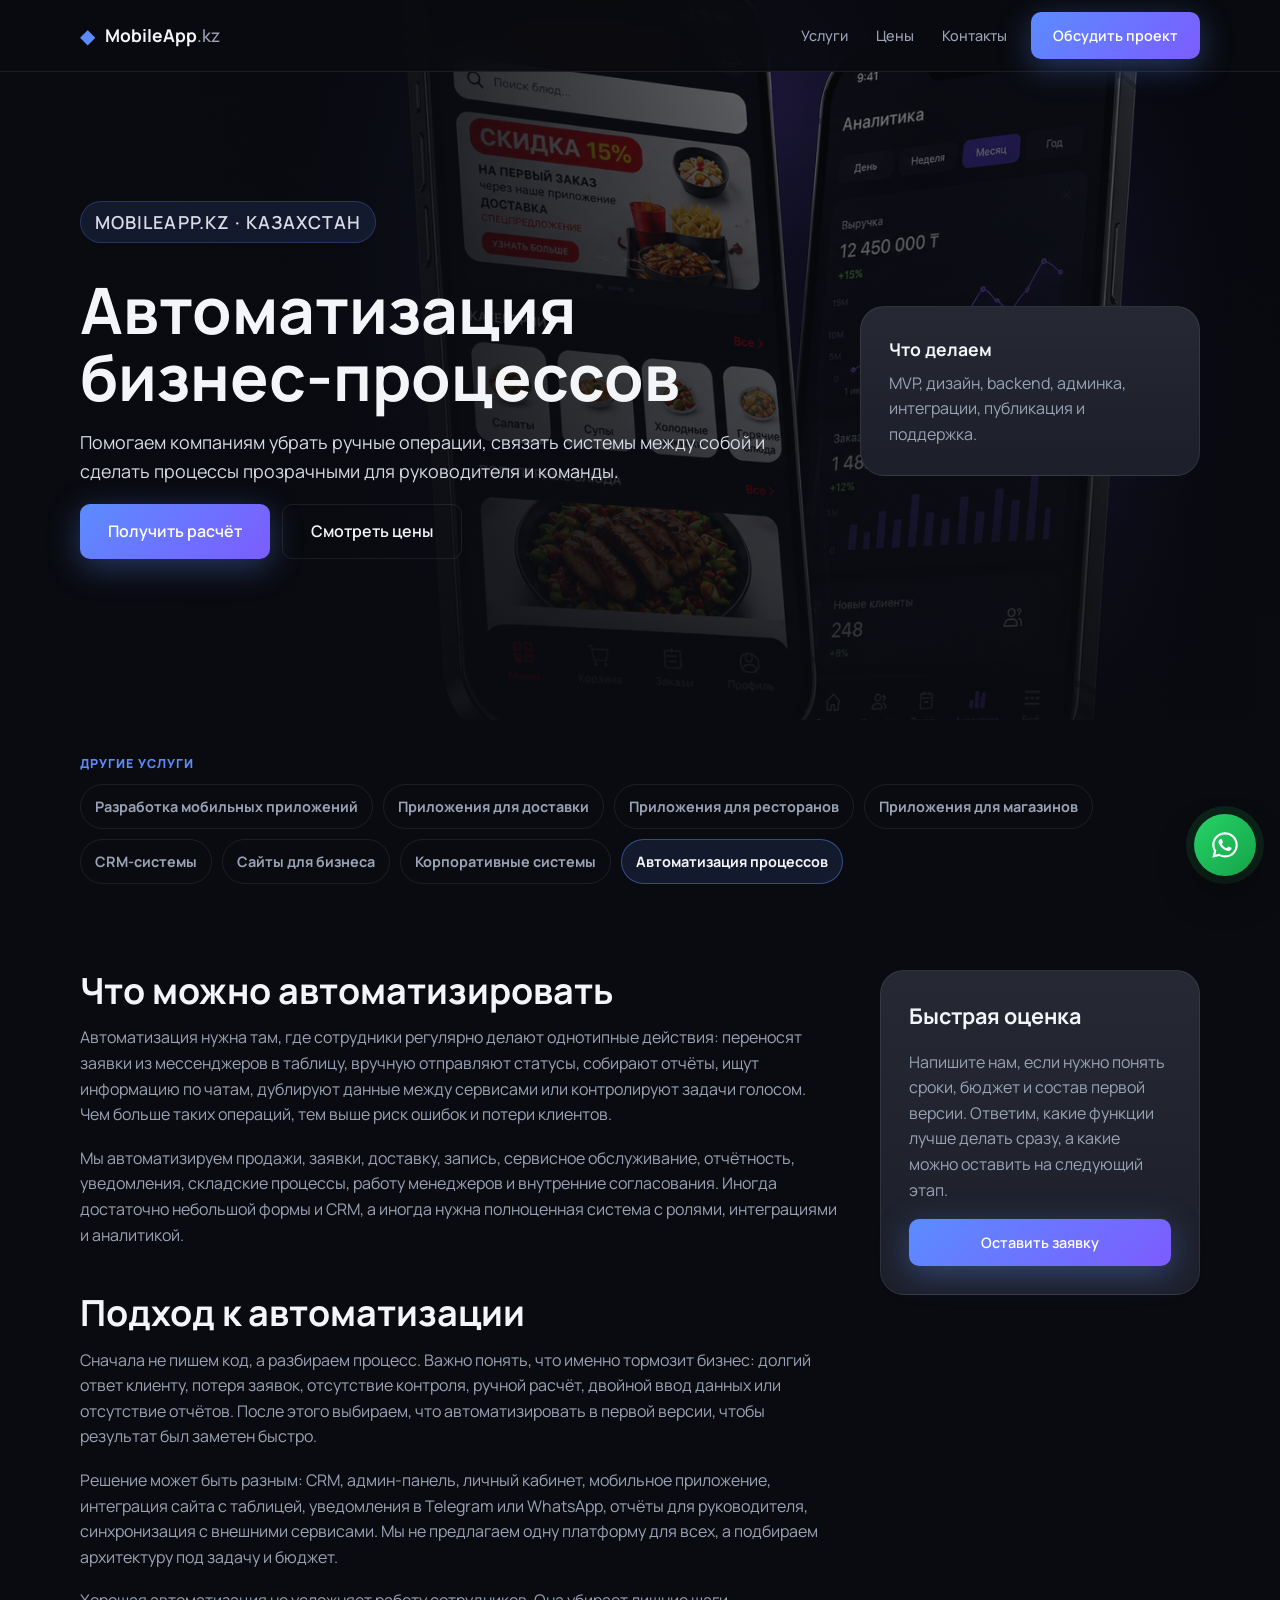
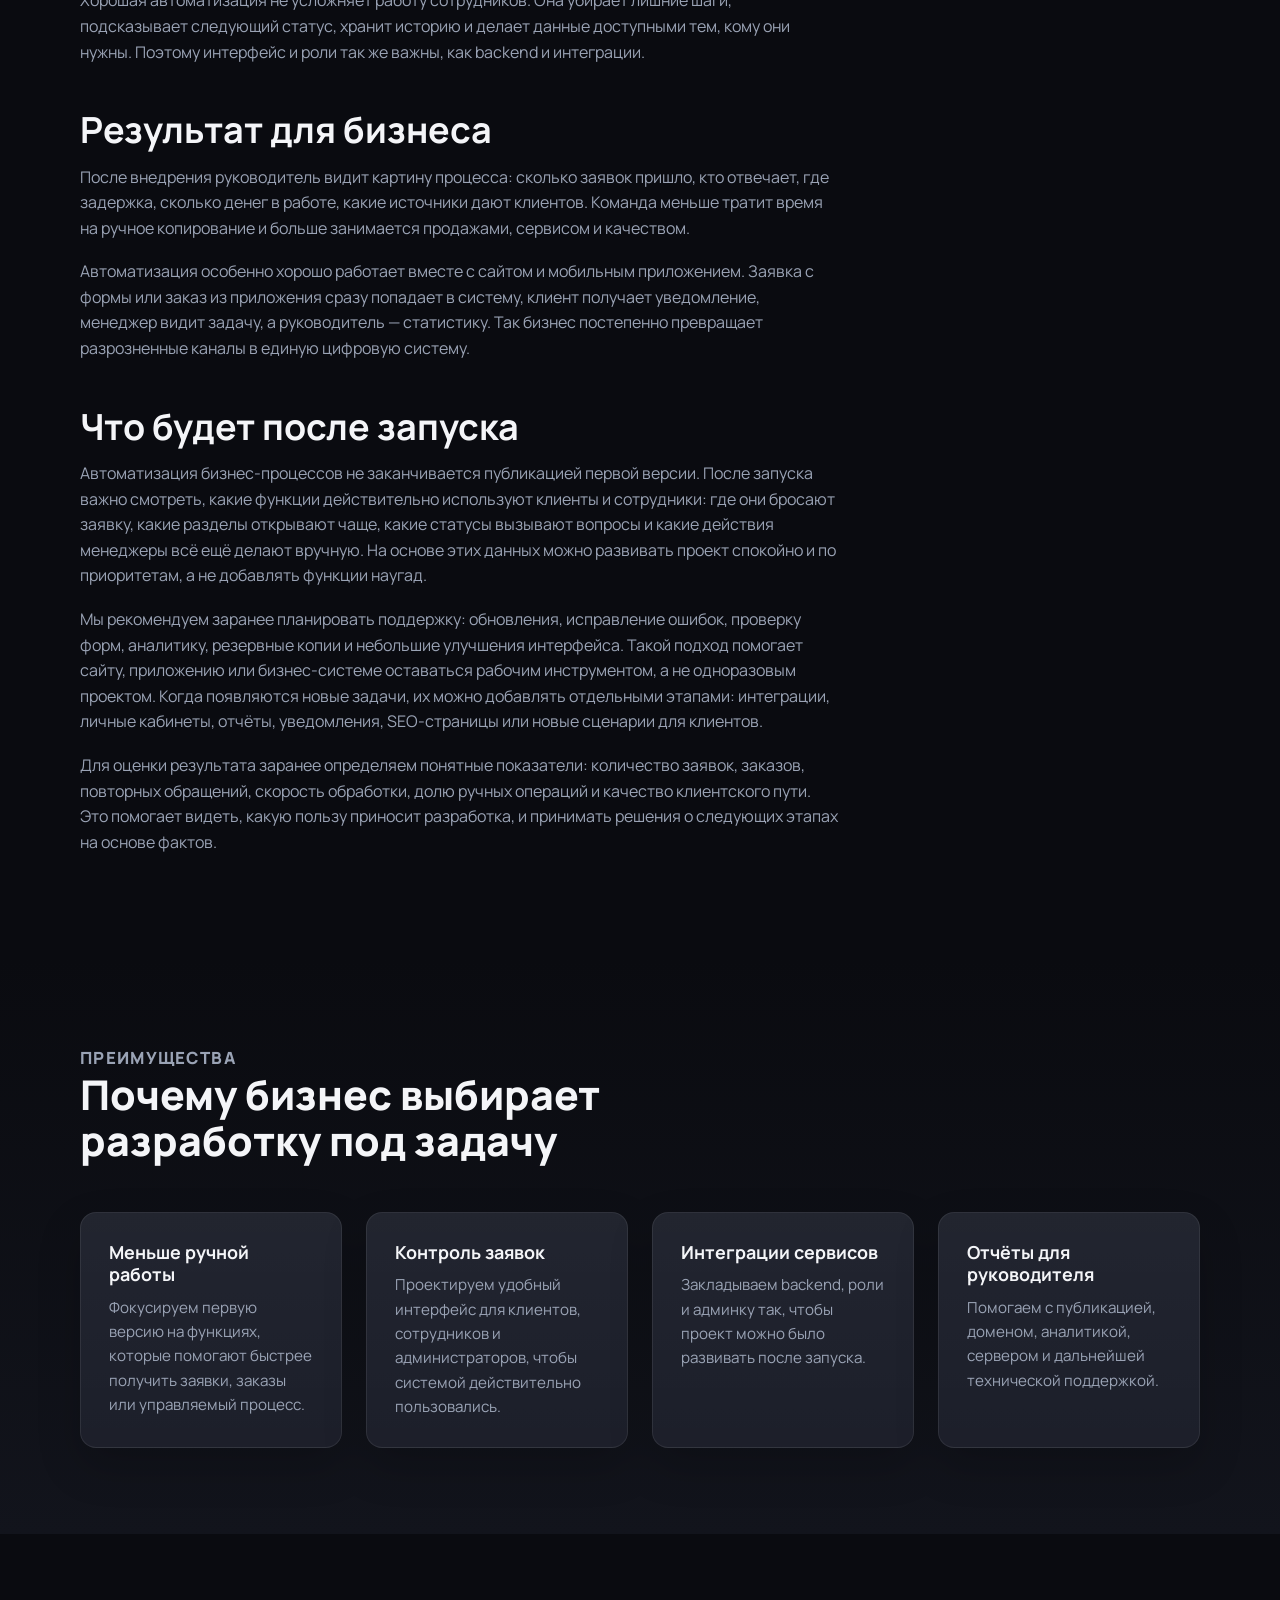
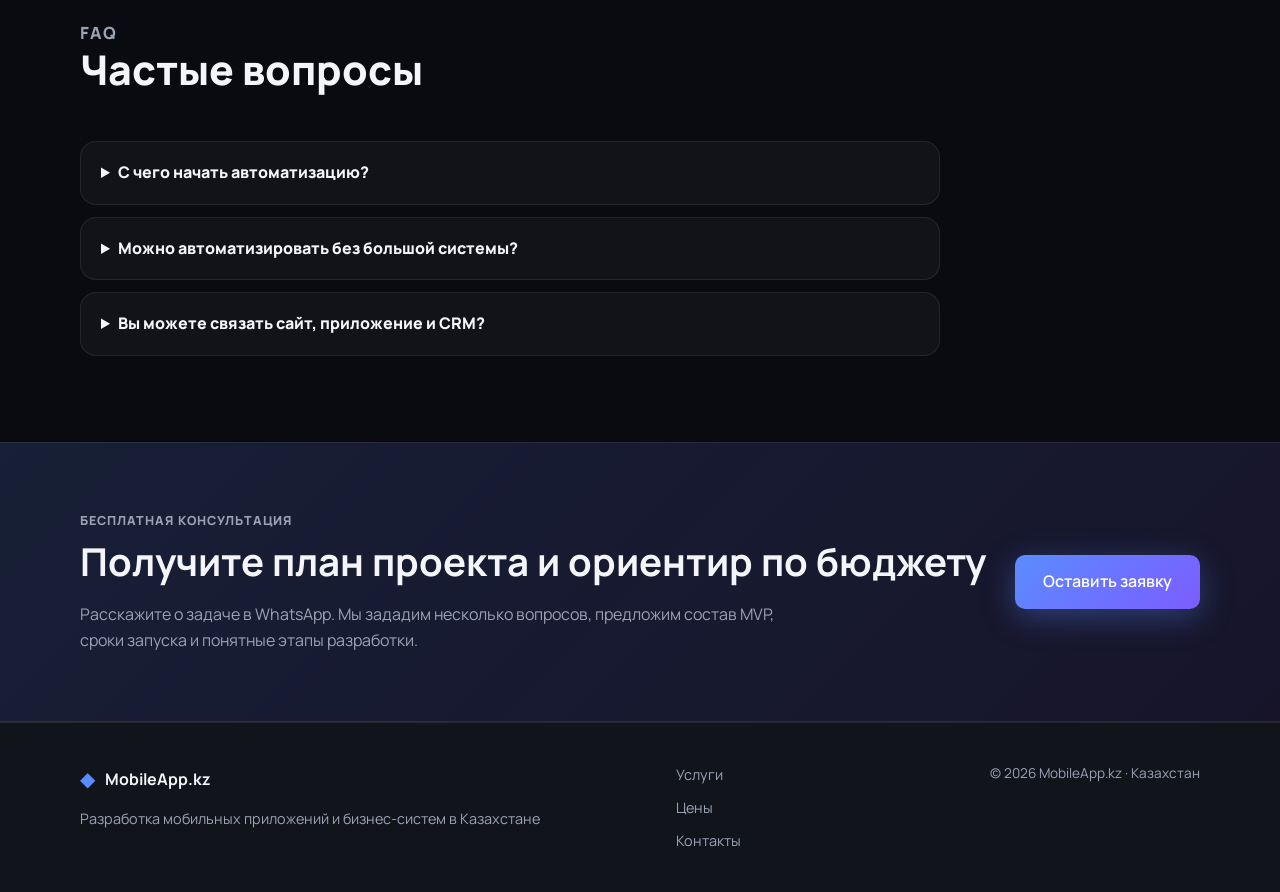
==== services/business-automation.html @ 9b0da543 "Add app hero backgrounds to service pages" ====
<!DOCTYPE html>
<html lang="ru">
<head>
  <!-- Google tag (gtag.js) -->
  <script async src="https://www.googletagmanager.com/gtag/js?id=AW-18126512497"></script>
  <script>
    window.dataLayer = window.dataLayer || [];
    function gtag(){dataLayer.push(arguments);}
    gtag('js', new Date());

    gtag('config', 'AW-18126512497');
  </script>
  <meta charset="UTF-8">
  <meta name="viewport" content="width=device-width, initial-scale=1.0">
  <title>Автоматизация бизнес-процессов | MobileApp.kz</title>
  <meta name="description" content="Автоматизация бизнеса: заявки, CRM, уведомления, отчёты, интеграции, внутренние системы и сокращение ручной работы.">
  <link rel="canonical" href="https://mobileapp.kz/services/business-automation.html">
  <meta property="og:type" content="website">
  <meta property="og:url" content="https://mobileapp.kz/services/business-automation.html">
  <meta property="og:title" content="Автоматизация бизнес-процессов | MobileApp.kz">
  <meta property="og:description" content="Автоматизация бизнеса: заявки, CRM, уведомления, отчёты, интеграции, внутренние системы и сокращение ручной работы.">
  <meta property="og:locale" content="ru_KZ">
  <meta name="twitter:card" content="summary_large_image">
  <link rel="preconnect" href="https://fonts.googleapis.com">
  <link rel="preconnect" href="https://fonts.gstatic.com" crossorigin>
  <link href="https://fonts.googleapis.com/css2?family=Manrope:wght@400;500;600;700;800&display=swap" rel="stylesheet">
  <link rel="stylesheet" href="../styles.css?v=seo">
  <link rel="icon" href="../favicon.ico" sizes="any">
  <link rel="icon" type="image/png" sizes="32x32" href="../assets/favicon-32.png">
  <link rel="apple-touch-icon" href="../assets/favicon-512.png">
  <meta name="theme-color" content="#090b1a">
  <script type="application/ld+json">
{
  "@context": "https://schema.org",
  "@graph": [
    {
      "@type": "Organization",
      "@id": "https://mobileapp.kz/#organization",
      "name": "MobileApp.kz",
      "url": "https://mobileapp.kz",
      "email": "shartur1999@gmail.com",
      "telephone": "+77004320505"
    },
    {
      "@type": "LocalBusiness",
      "@id": "https://mobileapp.kz/#localbusiness",
      "name": "MobileApp.kz",
      "url": "https://mobileapp.kz",
      "areaServed": {
        "@type": "Country",
        "name": "Kazakhstan"
      },
      "address": {
        "@type": "PostalAddress",
        "addressCountry": "KZ"
      },
      "priceRange": "$$"
    },
    {
      "@type": "Service",
      "@id": "https://mobileapp.kz/services/business-automation.html#service",
      "name": "Автоматизация бизнес-процессов",
      "provider": {
        "@id": "https://mobileapp.kz/#organization"
      },
      "areaServed": {
        "@type": "Country",
        "name": "Kazakhstan"
      },
      "url": "https://mobileapp.kz/services/business-automation.html",
      "description": "Автоматизация бизнеса: заявки, CRM, уведомления, отчёты, интеграции, внутренние системы и сокращение ручной работы."
    },
    {
      "@type": "FAQPage",
      "@id": "https://mobileapp.kz/services/business-automation.html#faq",
      "mainEntity": [
        {
          "@type": "Question",
          "name": "С чего начать автоматизацию?",
          "acceptedAnswer": {
            "@type": "Answer",
            "text": "Лучше начать с процесса, где чаще всего теряются деньги или время: заявки, продажи, статусы, отчёты или повторные операции."
          }
        },
        {
          "@type": "Question",
          "name": "Можно автоматизировать без большой системы?",
          "acceptedAnswer": {
            "@type": "Answer",
            "text": "Да. Иногда достаточно небольшой CRM, админки или интеграции между формой, таблицей и уведомлениями."
          }
        },
        {
          "@type": "Question",
          "name": "Вы можете связать сайт, приложение и CRM?",
          "acceptedAnswer": {
            "@type": "Answer",
            "text": "Да. Это один из самых полезных сценариев: все заявки и заказы попадают в единый контур."
          }
        }
      ]
    }
  ]
}
  </script>
</head>
<body class="service-page">
  <header class="header" id="top">
    <div class="container header__inner">
      <a href="/" class="logo" aria-label="MobileApp.kz — на главную">
        <span class="logo__icon">◆</span>
        <span class="logo__text">MobileApp<span class="logo__dot">.kz</span></span>
      </a>
      <nav class="nav" id="nav" aria-label="Основное меню">
        <a href="/#services">Услуги</a>
        <a href="/#pricing">Цены</a>
        <a href="/#contact">Контакты</a>
      </nav>
      <a href="#contact" class="btn btn--primary header__cta">Обсудить проект</a>
      <button class="burger" id="burger" aria-label="Открыть меню" aria-expanded="false">
        <span></span><span></span><span></span>
      </button>
    </div>
  </header>

  <main>
    <section class="service-hero service-hero--app">
      <div class="container service-hero__grid">
        <div>
          <p class="badge">MobileApp.kz · Казахстан</p>
          <h1>Автоматизация бизнес-процессов</h1>
          <p>Помогаем компаниям убрать ручные операции, связать системы между собой и сделать процессы прозрачными для руководителя и команды.</p>
          <div class="hero__actions">
            <a href="#contact" class="btn btn--primary btn--lg">Получить расчёт</a>
            <a href="/#pricing" class="btn btn--ghost btn--lg">Смотреть цены</a>
          </div>
        </div>
        <aside class="service-hero__aside">
          <strong>Что делаем</strong>
          <span>MVP, дизайн, backend, админка, интеграции, публикация и поддержка.</span>
        </aside>
      </div>
    </section>

    <section class="section service-nav-section">
      <div class="container">
        <p class="section__eyebrow">Другие услуги</p>
        <div class="service-nav">
          <a class="service-nav__link" href="/services/mobile-app-development.html">Разработка мобильных приложений</a>
          <a class="service-nav__link" href="/services/delivery-app-development.html">Приложения для доставки</a>
          <a class="service-nav__link" href="/services/restaurant-app-development.html">Приложения для ресторанов</a>
          <a class="service-nav__link" href="/services/shop-app-development.html">Приложения для магазинов</a>
          <a class="service-nav__link" href="/services/crm-development.html">CRM-системы</a>
          <a class="service-nav__link" href="/services/business-website-development.html">Сайты для бизнеса</a>
          <a class="service-nav__link" href="/services/corporate-systems-development.html">Корпоративные системы</a>
          <a class="service-nav__link service-nav__link--active" href="/services/business-automation.html">Автоматизация процессов</a>
        </div>
      </div>
    </section>

    <section class="section service-content">
      <div class="container service-content__grid">
        <article class="service-article">
          <h2>Что можно автоматизировать</h2><p>Автоматизация нужна там, где сотрудники регулярно делают однотипные действия: переносят заявки из мессенджеров в таблицу, вручную отправляют статусы, собирают отчёты, ищут информацию по чатам, дублируют данные между сервисами или контролируют задачи голосом. Чем больше таких операций, тем выше риск ошибок и потери клиентов.</p><p>Мы автоматизируем продажи, заявки, доставку, запись, сервисное обслуживание, отчётность, уведомления, складские процессы, работу менеджеров и внутренние согласования. Иногда достаточно небольшой формы и CRM, а иногда нужна полноценная система с ролями, интеграциями и аналитикой.</p><h2>Подход к автоматизации</h2><p>Сначала не пишем код, а разбираем процесс. Важно понять, что именно тормозит бизнес: долгий ответ клиенту, потеря заявок, отсутствие контроля, ручной расчёт, двойной ввод данных или отсутствие отчётов. После этого выбираем, что автоматизировать в первой версии, чтобы результат был заметен быстро.</p><p>Решение может быть разным: CRM, админ-панель, личный кабинет, мобильное приложение, интеграция сайта с таблицей, уведомления в Telegram или WhatsApp, отчёты для руководителя, синхронизация с внешними сервисами. Мы не предлагаем одну платформу для всех, а подбираем архитектуру под задачу и бюджет.</p><p>Хорошая автоматизация не усложняет работу сотрудников. Она убирает лишние шаги, подсказывает следующий статус, хранит историю и делает данные доступными тем, кому они нужны. Поэтому интерфейс и роли так же важны, как backend и интеграции.</p><h2>Результат для бизнеса</h2><p>После внедрения руководитель видит картину процесса: сколько заявок пришло, кто отвечает, где задержка, сколько денег в работе, какие источники дают клиентов. Команда меньше тратит время на ручное копирование и больше занимается продажами, сервисом и качеством.</p><p>Автоматизация особенно хорошо работает вместе с сайтом и мобильным приложением. Заявка с формы или заказ из приложения сразу попадает в систему, клиент получает уведомление, менеджер видит задачу, а руководитель — статистику. Так бизнес постепенно превращает разрозненные каналы в единую цифровую систему.</p><h2>Что будет после запуска</h2><p>Автоматизация бизнес-процессов не заканчивается публикацией первой версии. После запуска важно смотреть, какие функции действительно используют клиенты и сотрудники: где они бросают заявку, какие разделы открывают чаще, какие статусы вызывают вопросы и какие действия менеджеры всё ещё делают вручную. На основе этих данных можно развивать проект спокойно и по приоритетам, а не добавлять функции наугад.</p><p>Мы рекомендуем заранее планировать поддержку: обновления, исправление ошибок, проверку форм, аналитику, резервные копии и небольшие улучшения интерфейса. Такой подход помогает сайту, приложению или бизнес-системе оставаться рабочим инструментом, а не одноразовым проектом. Когда появляются новые задачи, их можно добавлять отдельными этапами: интеграции, личные кабинеты, отчёты, уведомления, SEO-страницы или новые сценарии для клиентов.</p><p>Для оценки результата заранее определяем понятные показатели: количество заявок, заказов, повторных обращений, скорость обработки, долю ручных операций и качество клиентского пути. Это помогает видеть, какую пользу приносит разработка, и принимать решения о следующих этапах на основе фактов.</p>
        </article>
        <aside class="service-sidebar">
          <h2>Быстрая оценка</h2>
          <p>Напишите нам, если нужно понять сроки, бюджет и состав первой версии. Ответим, какие функции лучше делать сразу, а какие можно оставить на следующий этап.</p>
          <a class="btn btn--primary btn--full" href="#contact">Оставить заявку</a>
        </aside>
      </div>
    </section>

    <section class="section section--alt">
      <div class="container">
        <div class="section__head">
          <p class="section__eyebrow">Преимущества</p>
          <h2>Почему бизнес выбирает разработку под задачу</h2>
        </div>
        <div class="cards cards--4">
          <article class="card"><h3>Меньше ручной работы</h3><p>Фокусируем первую версию на функциях, которые помогают быстрее получить заявки, заказы или управляемый процесс.</p></article>
          <article class="card"><h3>Контроль заявок</h3><p>Проектируем удобный интерфейс для клиентов, сотрудников и администраторов, чтобы системой действительно пользовались.</p></article>
          <article class="card"><h3>Интеграции сервисов</h3><p>Закладываем backend, роли и админку так, чтобы проект можно было развивать после запуска.</p></article>
          <article class="card"><h3>Отчёты для руководителя</h3><p>Помогаем с публикацией, доменом, аналитикой, сервером и дальнейшей технической поддержкой.</p></article>
        </div>
      </div>
    </section>

    <section class="section">
      <div class="container">
        <div class="section__head">
          <p class="section__eyebrow">FAQ</p>
          <h2>Частые вопросы</h2>
        </div>
        <div class="faq-list">
          <details class="faq-item"><summary>С чего начать автоматизацию?</summary><p>Лучше начать с процесса, где чаще всего теряются деньги или время: заявки, продажи, статусы, отчёты или повторные операции.</p></details>
          <details class="faq-item"><summary>Можно автоматизировать без большой системы?</summary><p>Да. Иногда достаточно небольшой CRM, админки или интеграции между формой, таблицей и уведомлениями.</p></details>
          <details class="faq-item"><summary>Вы можете связать сайт, приложение и CRM?</summary><p>Да. Это один из самых полезных сценариев: все заявки и заказы попадают в единый контур.</p></details>
        </div>
      </div>
    </section>


    <section class="service-cta" id="contact">
      <div class="container service-cta__inner">
        <div>
          <p class="section__eyebrow">Бесплатная консультация</p>
          <h2>Получите план проекта и ориентир по бюджету</h2>
          <p>Расскажите о задаче в WhatsApp. Мы зададим несколько вопросов, предложим состав MVP, сроки запуска и понятные этапы разработки.</p>
        </div>
        <a class="btn btn--primary btn--lg" href="https://wa.me/77004320505?text=%D0%97%D0%B4%D1%80%D0%B0%D0%B2%D1%81%D1%82%D0%B2%D1%83%D0%B9%D1%82%D0%B5!%20%D0%A5%D0%BE%D1%87%D1%83%20%D0%BE%D0%B1%D1%81%D1%83%D0%B4%D0%B8%D1%82%D1%8C%20%D0%BF%D1%80%D0%BE%D0%B5%D0%BA%D1%82%20%D0%B4%D0%BB%D1%8F%20mobileapp.kz" target="_blank" rel="noopener noreferrer">Оставить заявку</a>
      </div>
    </section>

  </main>

  <footer class="footer">
    <div class="container footer__inner">
      <div class="footer__brand">
        <a href="/" class="logo logo--footer">
          <span class="logo__icon">◆</span>
          <span class="logo__text">MobileApp.kz</span>
        </a>
        <p>Разработка мобильных приложений и бизнес-систем в Казахстане</p>
      </div>
      <nav class="footer__nav" aria-label="Подвал">
        <a href="/#services">Услуги</a>
        <a href="/#pricing">Цены</a>
        <a href="/#contact">Контакты</a>
      </nav>
      <p class="footer__copy">© <span id="year"></span> MobileApp.kz · Казахстан</p>
    </div>
  </footer>

  <a class="whatsapp-float" href="https://wa.me/77004320505" target="_blank" rel="noopener noreferrer" aria-label="Написать в WhatsApp">
    <svg viewBox="0 0 32 32" aria-hidden="true" focusable="false">
      <path d="M16.04 4C9.4 4 4 9.31 4 15.85c0 2.09.56 4.13 1.63 5.92L4 28l6.4-1.62a12.2 12.2 0 0 0 5.64 1.38C22.69 27.76 28 22.45 28 15.9 28 9.35 22.69 4 16.04 4Zm0 21.76c-1.78 0-3.53-.48-5.04-1.38l-.36-.22-3.8.96.98-3.63-.24-.38A9.85 9.85 0 0 1 6 15.85C6 10.42 10.5 6 16.04 6 21.56 6 26 10.43 26 15.9c0 5.44-4.44 9.86-9.96 9.86Zm5.5-7.36c-.3-.15-1.78-.87-2.05-.96-.28-.1-.48-.15-.68.15-.2.3-.78.96-.96 1.16-.18.2-.35.22-.65.08-.3-.15-1.27-.46-2.42-1.48-.9-.79-1.5-1.76-1.68-2.06-.18-.3-.02-.46.13-.61.14-.14.3-.35.45-.52.15-.18.2-.3.3-.5.1-.2.05-.37-.02-.52-.08-.15-.68-1.61-.93-2.21-.24-.58-.49-.5-.68-.51h-.58c-.2 0-.52.07-.8.37-.28.3-1.05 1.01-1.05 2.46s1.08 2.86 1.23 3.06c.15.2 2.12 3.18 5.14 4.46.72.31 1.28.5 1.72.64.72.23 1.38.2 1.9.12.58-.09 1.78-.72 2.03-1.42.25-.7.25-1.3.18-1.42-.08-.13-.28-.2-.58-.35Z"/>
    </svg>
  </a>
  <script src="../script.js?v=5"></script>
</body>
</html>
---- styles.css ----
:root {
  --bg: #0a0b10;
  --bg-alt: #12141c;
  --bg-card: #181b26;
  --text: #f4f5f8;
  --text-muted: #9aa3b5;
  --accent: #5b8cff;
  --accent-2: #7c5cff;
  --accent-glow: rgba(91, 140, 255, 0.35);
  --border: rgba(255, 255, 255, 0.08);
  --radius: 16px;
  --radius-lg: 24px;
  --font: "Manrope", system-ui, sans-serif;
  --header-h: 72px;
  --container: min(1120px, 100% - 40px);
}

*,
*::before,
*::after {
  box-sizing: border-box;
}

html {
  scroll-behavior: smooth;
}

body {
  margin: 0;
  font-family: var(--font);
  font-size: 16px;
  line-height: 1.6;
  color: var(--text);
  background: var(--bg);
  -webkit-font-smoothing: antialiased;
}

img {
  max-width: 100%;
  display: block;
}

a {
  color: inherit;
  text-decoration: none;
}

ul {
  margin: 0;
  padding: 0;
  list-style: none;
}

.container {
  width: var(--container);
  margin-inline: auto;
}

.gradient-text {
  background: linear-gradient(135deg, #7eb0ff 0%, #a78bff 50%, #5b8cff 100%);
  -webkit-background-clip: text;
  background-clip: text;
  color: transparent;
}

/* Header */
.header {
  position: fixed;
  top: 0;
  left: 0;
  right: 0;
  z-index: 100;
  height: var(--header-h);
  background: rgba(10, 11, 16, 0.85);
  backdrop-filter: blur(18px);
  border-bottom: 1px solid var(--border);
}

.header__inner {
  height: 100%;
  display: flex;
  align-items: center;
  gap: 24px;
}

.logo {
  display: flex;
  align-items: center;
  gap: 10px;
  font-weight: 700;
  font-size: 1.1rem;
  flex-shrink: 0;
}

.logo__icon {
  color: var(--accent);
  font-size: 1.25rem;
}

.logo__dot {
  color: var(--text-muted);
  font-weight: 500;
}

.nav {
  display: flex;
  gap: 28px;
  margin-left: auto;
}

.nav a {
  font-size: 0.9rem;
  font-weight: 500;
  color: var(--text-muted);
  transition: color 0.2s;
}

.nav a:hover {
  color: var(--text);
}

.header__cta {
  flex-shrink: 0;
}

.burger {
  display: none;
  flex-direction: column;
  gap: 5px;
  background: none;
  border: none;
  padding: 8px;
  cursor: pointer;
}

.burger span {
  width: 22px;
  height: 2px;
  background: var(--text);
  border-radius: 2px;
}

/* Buttons */
.btn {
  display: inline-flex;
  align-items: center;
  justify-content: center;
  padding: 12px 22px;
  font-family: inherit;
  font-size: 0.9rem;
  font-weight: 600;
  border-radius: 10px;
  border: none;
  cursor: pointer;
  transition: transform 0.15s, box-shadow 0.2s, background 0.2s, border-color 0.2s;
}

.btn--primary {
  background: linear-gradient(135deg, var(--accent), var(--accent-2));
  color: #fff;
  box-shadow: 0 8px 32px var(--accent-glow);
}

.btn--primary:hover {
  transform: translateY(-1px);
  box-shadow: 0 12px 40px var(--accent-glow);
}

.btn--ghost {
  background: transparent;
  color: var(--text);
  border: 1px solid var(--border);
}

.btn--ghost:hover {
  border-color: rgba(255, 255, 255, 0.2);
  background: rgba(255, 255, 255, 0.04);
}

.btn--outline {
  background: transparent;
  color: var(--text);
  border: 1px solid var(--border);
  width: 100%;
}

.btn--outline:hover {
  border-color: var(--accent);
  color: var(--accent);
}

.btn--lg {
  padding: 14px 28px;
  font-size: 1rem;
}

.btn--full {
  width: 100%;
}

/* Hero */
.hero {
  padding: calc(var(--header-h) + 48px) 0 72px;
  background:
    radial-gradient(ellipse 80% 50% at 50% -20%, rgba(91, 140, 255, 0.18), transparent),
    var(--bg);
  position: relative;
  overflow: hidden;
}

.hero__grid {
  display: grid;
  grid-template-columns: minmax(0, 1fr) minmax(0, 1fr);
  gap: 36px;
  align-items: center;
}

.hero__title {
  font-size: clamp(2.25rem, 5vw, 4.75rem);
  font-weight: 800;
  line-height: 1.02;
  letter-spacing: 0;
  margin: 16px 0 20px;
  max-width: 760px;
}

.hero__subtitle {
  color: var(--text-muted);
  font-size: 1.15rem;
  max-width: 610px;
  margin-bottom: 32px;
}

.hero__actions {
  display: flex;
  flex-wrap: wrap;
  gap: 12px;
  margin-bottom: 40px;
}

.hero__stats {
  display: flex;
  flex-wrap: wrap;
  gap: 12px;
  margin-bottom: 18px;
}

.hero__stats li {
  display: flex;
  flex-direction: column;
  min-width: 150px;
  padding: 14px 16px;
  background: rgba(255, 255, 255, 0.055);
  border: 1px solid rgba(255, 255, 255, 0.09);
  border-radius: 12px;
}

.hero__stats span {
  color: var(--text-muted);
  font-size: 0.74rem;
  font-weight: 700;
  letter-spacing: 0.04em;
  text-transform: uppercase;
}

.hero__stats strong {
  font-size: 1rem;
  font-weight: 700;
  color: var(--text);
  line-height: 1.3;
}

.hero__trust {
  display: flex;
  flex-wrap: wrap;
  gap: 8px;
  color: #cfd7de;
  font-size: 0.86rem;
}

.hero__trust span {
  padding: 7px 10px;
  border-radius: 999px;
  background: rgba(91, 140, 255, 0.12);
  border: 1px solid rgba(91, 140, 255, 0.25);
}

.badge {
  display: inline-block;
  padding: 6px 14px;
  font-size: 0.75rem;
  font-weight: 600;
  text-transform: uppercase;
  letter-spacing: 0.06em;
  color: var(--accent);
  background: rgba(91, 140, 255, 0.12);
  border-radius: 100px;
  border: 1px solid rgba(91, 140, 255, 0.25);
}

.badge--light {
  color: #b8c9ff;
  background: rgba(255, 255, 255, 0.06);
  border-color: var(--border);
}

/* Hero slider */
.hero__visual {
  display: flex;
  align-items: center;
  justify-content: flex-end;
  align-self: stretch;
  overflow: visible;
  position: relative;
  min-height: 0;
}

.hero-slider {
  position: relative;
  width: 100%;
  max-width: 100%;
}

.hero-slider::before {
  content: "";
  position: absolute;
  inset: 5% 0;
  background: radial-gradient(ellipse at 60% 50%, rgba(91, 140, 255, 0.14), transparent 70%);
  pointer-events: none;
  z-index: 0;
}

.hero-slider__label {
  position: absolute;
  top: 12px;
  left: 12px;
  z-index: 3;
  padding: 6px 12px;
  border-radius: 999px;
  color: var(--text);
  background: rgba(24, 27, 38, 0.85);
  border: 1px solid var(--border);
  font-size: 0.75rem;
  font-weight: 600;
  backdrop-filter: blur(8px);
}

.hero-slider__viewport {
  overflow: hidden;
  width: 100%;
  border-radius: 18px;
}

.hero-slider__track {
  display: flex;
  width: 100%;
  transition: transform 0.55s cubic-bezier(0.4, 0, 0.2, 1);
  will-change: transform;
}

.hero-slide {
  flex: 0 0 100%;
  min-width: 100%;
  display: flex;
  align-items: center;
  justify-content: flex-end;
  margin: 0;
}

.hero__image {
  position: relative;
  z-index: 1;
  display: block;
  width: 100%;
  max-width: 100%;
  height: auto;
  max-height: min(560px, calc(100vh - var(--header-h) - 96px));
  object-fit: contain;
  object-position: center right;
  filter: drop-shadow(0 16px 40px rgba(0, 0, 0, 0.35));
  user-select: none;
  pointer-events: none;
}

.hero-slider__dots {
  display: flex;
  justify-content: center;
  gap: 10px;
  margin-top: 16px;
  position: relative;
  z-index: 2;
}

.hero-slider__dot {
  width: 10px;
  height: 10px;
  padding: 0;
  border: none;
  border-radius: 50%;
  background: rgba(255, 255, 255, 0.25);
  cursor: pointer;
  transition: transform 0.2s, background 0.2s;
}

.hero-slider__dot--active {
  background: var(--accent);
  transform: scale(1.25);
}

.hero-slider__dot:hover {
  background: rgba(91, 140, 255, 0.7);
}

/* Offers bar */
.offers {
  padding: 0 0 40px;
  margin-top: -34px;
  position: relative;
  z-index: 4;
}

.offers-bar {
  display: flex;
  align-items: center;
  gap: 0;
  padding: 8px 8px 8px 32px;
  background: linear-gradient(135deg, rgba(24, 27, 38, 0.95), rgba(18, 20, 28, 0.98));
  border: 1px solid rgba(255, 255, 255, 0.1);
  border-radius: 20px;
  box-shadow:
    0 24px 64px rgba(0, 0, 0, 0.45),
    0 0 0 1px rgba(91, 140, 255, 0.08) inset;
  backdrop-filter: blur(16px);
}

.offers-bar__item {
  flex: 1;
  padding: 18px 28px;
  text-align: center;
  position: relative;
}

.offers-bar__item:not(:last-of-type)::after {
  content: "";
  position: absolute;
  right: 0;
  top: 50%;
  transform: translateY(-50%);
  width: 1px;
  height: 48px;
  background: linear-gradient(180deg, transparent, rgba(255, 255, 255, 0.12), transparent);
}

.offers-bar__item span {
  display: block;
  margin-bottom: 4px;
  color: var(--text-muted);
  font-size: 0.72rem;
  font-weight: 700;
  letter-spacing: 0.06em;
  text-transform: uppercase;
}

.offers-bar__line {
  margin: 0;
  font-size: clamp(1rem, 2vw, 1.2rem);
  font-weight: 700;
  color: var(--text);
  letter-spacing: -0.01em;
  white-space: nowrap;
}

.offers-bar__btn {
  flex-shrink: 0;
  padding: 18px 28px;
  border-radius: 12px;
  white-space: nowrap;
}

/* Logos row */
.logos {
  padding: 32px 0 48px;
  border-bottom: 1px solid var(--border);
}

.logos__title {
  text-align: center;
  font-size: 0.8rem;
  color: var(--text-muted);
  text-transform: uppercase;
  letter-spacing: 0.08em;
  margin-bottom: 20px;
}

.logos__row {
  display: flex;
  flex-wrap: wrap;
  justify-content: center;
  gap: 12px;
}

.logo-pill {
  padding: 10px 20px;
  background: var(--bg-card);
  border: 1px solid var(--border);
  border-radius: 100px;
  font-size: 0.9rem;
  font-weight: 600;
}

.logo-pill--muted {
  color: var(--text-muted);
  border-style: dashed;
}

/* Sections */
.section {
  padding: 86px 0;
}

.section--dark {
  background: var(--bg-alt);
}

.section--alt {
  background: linear-gradient(180deg, var(--bg) 0%, var(--bg-alt) 100%);
}

.section__head {
  max-width: 760px;
  margin-bottom: 48px;
}

.section__eyebrow {
  margin: 0 0 10px;
  color: var(--accent);
  font-size: 0.78rem;
  font-weight: 800;
  letter-spacing: 0.08em;
  text-transform: uppercase;
}

.section__head h2 {
  font-size: clamp(1.8rem, 3.2vw, 2.65rem);
  font-weight: 800;
  letter-spacing: 0;
  margin: 0 0 12px;
  line-height: 1.12;
}

.section__head p {
  color: var(--text-muted);
  margin: 0;
  font-size: 1.05rem;
}

.section__head--light h2 {
  color: var(--text);
}

.section__actions {
  display: flex;
  flex-wrap: wrap;
  gap: 12px;
  margin-top: 24px;
}

/* Cards */
.cards {
  display: grid;
  gap: 24px;
}

.cards--3 {
  grid-template-columns: repeat(3, 1fr);
}

.cards--4 {
  grid-template-columns: repeat(4, 1fr);
}

.card {
  padding: 28px;
  background:
    linear-gradient(180deg, rgba(255, 255, 255, 0.045), rgba(255, 255, 255, 0.018)),
    var(--bg-card);
  border-radius: var(--radius);
  border: 1px solid var(--border);
  box-shadow: 0 18px 44px rgba(0, 0, 0, 0.18);
}

.card--border {
  background: rgba(255, 255, 255, 0.035);
}

.card__icon {
  font-size: 2rem;
  margin-bottom: 16px;
}

.card h3 {
  font-size: 1.12rem;
  margin: 0 0 10px;
  line-height: 1.25;
}

.card p {
  margin: 0;
  color: var(--text-muted);
  font-size: 0.95rem;
}

.card__link {
  display: inline-flex;
  margin-top: 16px;
  color: var(--accent);
  font-weight: 700;
  font-size: 0.9rem;
}

.seo-text {
  max-width: 880px;
}

.seo-text p {
  color: var(--text-muted);
  margin: 0 0 18px;
}

.solution-list {
  display: grid;
  grid-template-columns: repeat(2, 1fr);
  gap: 18px;
}

.solution-item {
  padding: 24px;
  background: rgba(255, 255, 255, 0.035);
  border: 1px solid var(--border);
  border-radius: var(--radius);
}

.solution-item h3 {
  margin: 0 0 8px;
}

.solution-item p {
  margin: 0;
  color: var(--text-muted);
}

.service-hero {
  padding: calc(var(--header-h) + 54px) 0 64px;
  background:
    radial-gradient(ellipse 80% 50% at 50% -20%, rgba(91, 140, 255, 0.2), transparent),
    var(--bg);
  position: relative;
  overflow: hidden;
}

.service-hero--crm {
  min-height: 720px;
  display: flex;
  align-items: center;
  background:
    linear-gradient(90deg, rgba(10, 11, 16, 0.96) 0%, rgba(10, 11, 16, 0.78) 36%, rgba(10, 11, 16, 0.28) 68%, rgba(10, 11, 16, 0.64) 100%),
    linear-gradient(180deg, rgba(10, 11, 16, 0.34), rgba(10, 11, 16, 0.78)),
    url("assets/crm-hero.png") center / cover no-repeat;
}

.service-hero--app {
  min-height: 720px;
  display: flex;
  align-items: center;
  background:
    linear-gradient(90deg, rgba(10, 11, 16, 0.96) 0%, rgba(10, 11, 16, 0.78) 36%, rgba(10, 11, 16, 0.3) 68%, rgba(10, 11, 16, 0.68) 100%),
    linear-gradient(180deg, rgba(10, 11, 16, 0.3), rgba(10, 11, 16, 0.8)),
    url("assets/app-hero.png") center / cover no-repeat;
}

.service-hero__grid {
  display: grid;
  grid-template-columns: minmax(0, 1fr) 340px;
  gap: 36px;
  align-items: center;
}

.service-hero h1 {
  max-width: 800px;
  margin: 16px 0 18px;
  font-size: clamp(2.25rem, 5vw, 4.4rem);
  line-height: 1.04;
  letter-spacing: 0;
}

.service-hero p {
  max-width: 720px;
  color: var(--text-muted);
  font-size: 1.12rem;
}

.service-hero--crm .service-hero__grid {
  grid-template-columns: minmax(0, 720px);
}

.service-hero--crm p {
  color: #d7dbe5;
}

.service-hero--app p {
  color: #d7dbe5;
}

.service-hero__aside,
.service-sidebar {
  padding: 28px;
  border-radius: var(--radius-lg);
  background:
    linear-gradient(180deg, rgba(255, 255, 255, 0.06), rgba(255, 255, 255, 0.02)),
    var(--bg-card);
  border: 1px solid var(--border);
}

.service-hero__aside strong,
.service-hero__aside span {
  display: block;
}

.service-hero__aside strong {
  margin-bottom: 8px;
  font-size: 1.1rem;
}

.service-hero__aside span,
.service-sidebar p {
  color: var(--text-muted);
}

.service-hero__visual {
  padding: 0;
  overflow: hidden;
}

.service-hero__visual img {
  width: 100%;
  aspect-ratio: 3 / 2;
  object-fit: cover;
}

.service-hero__visual div {
  padding: 20px 24px 24px;
}

.service-nav-section {
  padding: 34px 0;
}

.service-nav {
  display: flex;
  flex-wrap: wrap;
  gap: 10px;
}

.service-nav__link {
  padding: 10px 14px;
  border-radius: 999px;
  border: 1px solid var(--border);
  color: var(--text-muted);
  font-size: 0.9rem;
  font-weight: 700;
}

.service-nav__link:hover,
.service-nav__link--active {
  color: var(--text);
  border-color: rgba(91, 140, 255, 0.45);
  background: rgba(91, 140, 255, 0.12);
}

.service-content {
  padding-top: 52px;
}

.service-content__grid {
  display: grid;
  grid-template-columns: minmax(0, 1fr) 320px;
  gap: 42px;
  align-items: start;
}

.service-article {
  max-width: 820px;
}

.service-article h2 {
  margin: 0 0 14px;
  font-size: clamp(1.6rem, 3vw, 2.25rem);
  line-height: 1.15;
}

.service-article h2:not(:first-child) {
  margin-top: 44px;
}

.service-article p {
  margin: 0 0 18px;
  color: var(--text-muted);
}

.service-sidebar {
  position: sticky;
  top: calc(var(--header-h) + 22px);
}

.service-sidebar h2 {
  margin: 0 0 10px;
  font-size: 1.35rem;
}

.faq-list {
  display: grid;
  gap: 12px;
  max-width: 860px;
}

.faq-item {
  padding: 18px 20px;
  border-radius: var(--radius);
  background: rgba(255, 255, 255, 0.035);
  border: 1px solid var(--border);
}

.faq-item summary {
  cursor: pointer;
  font-weight: 800;
}

.faq-item p {
  margin: 12px 0 0;
  color: var(--text-muted);
}

.service-cta {
  padding: 68px 0;
  background: linear-gradient(135deg, rgba(91, 140, 255, 0.16), rgba(124, 92, 255, 0.11));
  border-block: 1px solid var(--border);
}

.service-cta__inner {
  display: flex;
  align-items: center;
  justify-content: space-between;
  gap: 28px;
}

.service-cta h2 {
  margin: 0 0 10px;
  font-size: clamp(1.7rem, 3vw, 2.4rem);
}

.service-cta p {
  max-width: 720px;
  margin: 0;
  color: var(--text-muted);
}

/* Cases */
.cases {
  display: flex;
  flex-direction: column;
  gap: 64px;
}

.case {
  display: grid;
  grid-template-columns: 1fr 1fr;
  gap: 48px;
  align-items: center;
}

.case--reverse .case__visual {
  order: 2;
}

.case--reverse .case__body {
  order: 1;
}

.case__visual {
  aspect-ratio: 4/3;
  border-radius: var(--radius-lg);
  position: relative;
  overflow: hidden;
}

.case__visual--tongal {
  background: linear-gradient(135deg, #2d1810 0%, #8b4513 40%, #1a1008 100%);
}

.case__visual--fruit {
  background: linear-gradient(135deg, #0f2d18 0%, #3d8b4a 40%, #081510 100%);
}

.case__visual--cleaning {
  background: linear-gradient(135deg, #102535 0%, #4a7c9b 40%, #0a1520 100%);
}

.case__tag {
  position: absolute;
  top: 20px;
  left: 20px;
  padding: 6px 14px;
  background: rgba(0, 0, 0, 0.4);
  backdrop-filter: blur(8px);
  border-radius: 100px;
  font-size: 0.8rem;
  font-weight: 600;
}

.case__body h3 {
  font-size: 1.75rem;
  margin: 0 0 12px;
}

.case__body > p {
  color: var(--text-muted);
  margin-bottom: 20px;
}

.case__features li {
  position: relative;
  padding-left: 22px;
  margin-bottom: 8px;
  color: var(--text-muted);
}

.case__features li::before {
  content: "✓";
  position: absolute;
  left: 0;
  color: var(--accent);
  font-weight: 700;
}

/* Own clients pitch */
.pitch {
  display: grid;
  gap: 40px;
  margin-bottom: 40px;
}

.pitch__main {
  max-width: 720px;
}

.pitch__lead {
  color: var(--text-muted);
  font-size: 1.1rem;
  line-height: 1.65;
  margin: 0 0 28px;
}

.pitch__compare {
  display: grid;
  grid-template-columns: 1fr 1fr;
  gap: 20px;
}

.pitch__col {
  padding: 24px;
  border-radius: var(--radius);
  border: 1px solid var(--border);
}

.pitch__col h3 {
  margin: 0 0 16px;
  font-size: 1.1rem;
}

.pitch__col ul {
  margin: 0;
  padding: 0;
  list-style: none;
}

.pitch__col li {
  position: relative;
  padding-left: 22px;
  margin-bottom: 10px;
  color: var(--text-muted);
  font-size: 0.95rem;
}

.pitch__col li::before {
  position: absolute;
  left: 0;
  font-weight: 700;
}

.pitch__col--bad {
  background: rgba(255, 255, 255, 0.03);
}

.pitch__col--bad li::before {
  content: "✕";
  color: #f87171;
}

.pitch__col--good {
  background: rgba(91, 140, 255, 0.08);
  border-color: rgba(91, 140, 255, 0.28);
}

.pitch__col--good li::before {
  content: "✓";
  color: var(--accent);
}

.pitch__cards {
  margin-top: 8px;
}

/* Steps */
.steps {
  display: grid;
  grid-template-columns: repeat(4, 1fr);
  gap: 24px;
}

.step {
  padding: 28px;
  background: linear-gradient(180deg, rgba(255, 255, 255, 0.055), rgba(255, 255, 255, 0.02));
  border-radius: var(--radius);
  border: 1px solid var(--border);
}

.step__num {
  display: block;
  font-size: 2rem;
  font-weight: 800;
  color: var(--accent);
  opacity: 0.6;
  margin-bottom: 12px;
}

.step h3 {
  margin: 0 0 8px;
  font-size: 1.1rem;
}

.step p {
  margin: 0;
  color: var(--text-muted);
  font-size: 0.9rem;
}

/* Testimonials */
.testimonials {
  position: relative;
  min-height: 200px;
}

.testimonial {
  display: none;
  margin: 0;
  padding: 40px;
  background: var(--bg-card);
  border-radius: var(--radius-lg);
  border: 1px solid var(--border);
}

.testimonial--active {
  display: block;
  animation: fadeIn 0.4s ease;
}

@keyframes fadeIn {
  from { opacity: 0; transform: translateY(8px); }
  to { opacity: 1; transform: translateY(0); }
}

.testimonial p {
  font-size: 1.25rem;
  line-height: 1.5;
  margin: 0 0 24px;
  font-style: italic;
}

.testimonial footer {
  display: flex;
  flex-direction: column;
  gap: 4px;
}

.testimonial footer span {
  color: var(--text-muted);
  font-size: 0.9rem;
}

.testimonials__nav {
  display: flex;
  justify-content: center;
  gap: 10px;
  margin-top: 24px;
}

.dot {
  width: 10px;
  height: 10px;
  border-radius: 50%;
  border: none;
  background: var(--border);
  cursor: pointer;
  padding: 0;
  transition: background 0.2s, transform 0.2s;
}

.dot--active {
  background: var(--accent);
  transform: scale(1.2);
}

/* Pricing */
.pricing {
  display: grid;
  grid-template-columns: repeat(3, 1fr);
  gap: 24px;
  align-items: stretch;
}

.price-card {
  padding: 32px;
  background:
    linear-gradient(180deg, rgba(255, 255, 255, 0.05), rgba(255, 255, 255, 0.018)),
    var(--bg-card);
  border: 1px solid var(--border);
  border-radius: var(--radius-lg);
  display: flex;
  flex-direction: column;
  position: relative;
}

.price-card--starter {
  border-color: rgba(91, 140, 255, 0.35);
  box-shadow: 0 0 0 1px rgba(91, 140, 255, 0.15), 0 20px 50px rgba(0, 0, 0, 0.3);
}

.price-card--featured {
  border-color: rgba(91, 140, 255, 0.4);
  box-shadow: 0 0 0 1px rgba(91, 140, 255, 0.2), 0 20px 50px rgba(0, 0, 0, 0.3);
  transform: translateY(-4px);
}

.price-card__badge {
  position: absolute;
  top: -10px;
  left: 50%;
  transform: translateX(-50%);
  padding: 4px 12px;
  font-size: 0.7rem;
  font-weight: 700;
  background: var(--accent);
  color: #fff;
  border-radius: 100px;
}

.price-card__price {
  margin: 0 0 4px;
  font-size: 0.95rem;
  color: var(--text-muted);
}

.price-card__price strong {
  font-size: 1.75rem;
  font-weight: 800;
  color: var(--text);
  letter-spacing: 0;
}

.price-card__per {
  font-size: 0.9rem;
  font-weight: 600;
  color: var(--text-muted);
}

.price-card__term {
  margin: 0 0 16px;
  font-size: 0.9rem;
  color: var(--accent);
}

.price-card__term strong {
  color: #9eb8ff;
}

.price-card h3 {
  font-size: 1.5rem;
  margin: 0 0 8px;
}

.price-card__desc {
  color: var(--text-muted);
  font-size: 0.9rem;
  margin-bottom: 20px;
}

.price-card ul {
  flex: 1;
  margin-bottom: 24px;
}

.price-card li {
  padding: 8px 0;
  border-bottom: 1px solid var(--border);
  color: var(--text-muted);
  font-size: 0.9rem;
}

.price-card li:last-child {
  border-bottom: none;
}

.pricing-extras {
  display: grid;
  grid-template-columns: repeat(3, 1fr);
  gap: 16px;
  margin-top: 32px;
  padding-top: 32px;
  border-top: 1px solid var(--border);
}

.pricing-extra {
  padding: 20px;
  background: rgba(255, 255, 255, 0.035);
  border-radius: var(--radius);
  border: 1px solid var(--border);
}

.pricing-extra strong {
  display: block;
  margin-bottom: 6px;
  font-size: 0.95rem;
}

.pricing-extra span {
  font-size: 0.85rem;
  color: var(--text-muted);
  line-height: 1.45;
}

/* CTA band */
.cta-band {
  padding: 64px 0;
  background: linear-gradient(135deg, rgba(91, 140, 255, 0.15), rgba(124, 92, 255, 0.1));
  border-block: 1px solid var(--border);
}

.cta-band__inner {
  text-align: center;
}

.cta-band h2 {
  font-size: clamp(1.5rem, 3vw, 2rem);
  margin: 0 0 12px;
  color: var(--text);
}

.cta-band p {
  color: var(--text-muted);
  margin-bottom: 28px;
}

.cta-band .section__eyebrow {
  color: var(--accent);
  margin-bottom: 10px;
}

/* Contact */
.section--contact {
  padding-bottom: 100px;
}

.contact__grid {
  display: grid;
  grid-template-columns: 1fr 1fr;
  gap: 64px;
  align-items: start;
}

.contact__grid h2 {
  margin: 0 0 14px;
  font-size: clamp(1.8rem, 3vw, 2.45rem);
  line-height: 1.12;
}

.contact__lead {
  color: var(--text-muted);
  margin-bottom: 32px;
}

.contact__promise {
  margin: 0 0 28px;
  padding: 18px 20px;
  border-radius: var(--radius);
  background: rgba(91, 140, 255, 0.1);
  border: 1px solid rgba(91, 140, 255, 0.25);
}

.contact__promise strong {
  display: block;
  margin-bottom: 4px;
}

.contact__promise span {
  color: var(--text-muted);
  font-size: 0.94rem;
}

.contact__channels li {
  margin-bottom: 20px;
}

.contact__channels span:first-child {
  display: block;
  font-size: 0.8rem;
  color: var(--text-muted);
  text-transform: uppercase;
  letter-spacing: 0.05em;
  margin-bottom: 4px;
}

.contact__channels a {
  color: var(--accent);
  font-weight: 600;
  font-size: 1.1rem;
}

.contact__channels a:hover {
  text-decoration: underline;
}

.form {
  padding: 32px;
  background:
    linear-gradient(180deg, rgba(255, 255, 255, 0.055), rgba(255, 255, 255, 0.022)),
    var(--bg-card);
  border-radius: var(--radius-lg);
  border: 1px solid var(--border);
}

.form label {
  display: block;
  margin-bottom: 18px;
}

.form label span {
  display: block;
  font-size: 0.85rem;
  font-weight: 600;
  margin-bottom: 8px;
  color: var(--text-muted);
}

.form input,
.form textarea {
  width: 100%;
  padding: 14px 16px;
  font-family: inherit;
  font-size: 1rem;
  color: var(--text);
  background: var(--bg);
  border: 1px solid var(--border);
  border-radius: 12px;
  outline: none;
  transition: border-color 0.2s;
}

.form input:focus,
.form textarea:focus {
  border-color: var(--accent);
  box-shadow: 0 0 0 3px rgba(91, 140, 255, 0.15);
}

.form__note {
  font-size: 0.75rem;
  color: var(--text-muted);
  margin: 12px 0 0;
  text-align: center;
}

.form__success {
  color: #9eb8ff;
  text-align: center;
  font-weight: 600;
  margin-top: 16px;
}

/* Footer */
.footer {
  padding: 40px 0;
  border-top: 1px solid var(--border);
  background: var(--bg-alt);
}

.footer__inner {
  display: grid;
  grid-template-columns: 2fr 1fr auto;
  gap: 32px;
  align-items: start;
}

.footer__brand p {
  color: var(--text-muted);
  font-size: 0.9rem;
  margin: 12px 0 0;
}

.footer__nav {
  display: flex;
  flex-direction: column;
  gap: 10px;
}

.footer__nav a {
  color: var(--text-muted);
  font-size: 0.9rem;
}

.footer__nav a:hover {
  color: var(--text);
}

.footer__copy {
  color: var(--text-muted);
  font-size: 0.85rem;
  margin: 0;
  text-align: right;
}

.logo--footer .logo__text {
  font-size: 1rem;
}

/* Floating WhatsApp */
.whatsapp-float {
  position: fixed;
  right: 24px;
  bottom: 24px;
  z-index: 120;
  width: 62px;
  height: 62px;
  display: grid;
  place-items: center;
  color: #fff;
  background: linear-gradient(135deg, #25d366, #16a34a);
  border-radius: 50%;
  box-shadow:
    0 18px 36px rgba(0, 0, 0, 0.35),
    0 0 0 8px rgba(37, 211, 102, 0.12);
  transition: transform 0.18s, box-shadow 0.2s;
}

.whatsapp-float:hover {
  transform: translateY(-2px) scale(1.04);
  box-shadow:
    0 22px 44px rgba(0, 0, 0, 0.4),
    0 0 0 10px rgba(37, 211, 102, 0.16);
}

.whatsapp-float svg {
  width: 34px;
  height: 34px;
  fill: currentColor;
}

/* Mobile nav */
.nav--open {
  display: flex;
  flex-direction: column;
  position: fixed;
  top: var(--header-h);
  left: 0;
  right: 0;
  bottom: 0;
  background: var(--bg);
  padding: 32px;
  gap: 20px;
  z-index: 99;
}

.nav--open a {
  font-size: 1.25rem;
  color: var(--text);
}

/* Responsive */
@media (max-width: 1024px) {
  .offers-bar {
    flex-wrap: wrap;
    padding: 24px;
    gap: 8px;
  }

  .offers-bar__item {
    flex: 1 1 30%;
    padding: 16px 12px;
  }

  .offers-bar__item:not(:last-of-type)::after {
    display: none;
  }

  .offers-bar__btn {
    width: 100%;
    margin-top: 8px;
  }

  .pricing-extras {
    grid-template-columns: 1fr;
  }

  .price-card--starter {
    transform: none;
  }

  .hero__grid {
    grid-template-columns: 1fr;
  }

  .service-hero__grid,
  .service-content__grid {
    grid-template-columns: 1fr;
  }

  .service-sidebar {
    position: static;
  }

  .hero {
    padding-top: calc(var(--header-h) + 34px);
  }

  .hero__visual {
    justify-content: center;
    margin: 0 auto;
  }

  .hero__visual {
    justify-content: center;
  }

  .hero-slide {
    justify-content: center;
  }

  .hero__image {
    width: auto;
    max-width: min(100%, 340px);
    max-height: min(400px, 55vh);
    margin: 0 auto;
    object-position: center;
  }

  .cards--4 {
    grid-template-columns: repeat(2, 1fr);
  }

  .steps {
    grid-template-columns: repeat(2, 1fr);
  }

  .case,
  .case--reverse {
    grid-template-columns: 1fr;
  }

  .case--reverse .case__visual,
  .case--reverse .case__body {
    order: unset;
  }
}

@media (max-width: 768px) {
  .nav,
  .header__cta {
    display: none;
  }

  .burger {
    display: flex;
    margin-left: auto;
  }

  .header__cta.nav-open-show {
    display: inline-flex;
  }

  .offers-bar__item {
    flex: 1 1 100%;
  }

  .pitch__compare {
    grid-template-columns: 1fr;
  }

  .cards--3,
  .cards--4,
  .pricing,
  .steps,
  .solution-list {
    grid-template-columns: 1fr;
  }

  .service-cta__inner {
    align-items: flex-start;
    flex-direction: column;
  }

  .contact__grid {
    grid-template-columns: 1fr;
  }

  .footer__inner {
    grid-template-columns: 1fr;
    text-align: center;
  }

  .footer__copy {
    text-align: center;
  }

  .hero__stats {
    gap: 10px;
  }

  .hero__stats li {
    flex: 1 1 100%;
  }

  .section {
    padding: 64px 0;
  }

  .offers {
    margin-top: -20px;
    padding-bottom: 24px;
  }

}

@media (max-width: 480px) {
  :root {
    --container: min(100% - 28px, 1120px);
  }

  .hero__actions {
    flex-direction: column;
  }

  .hero__actions .btn {
    width: 100%;
  }

  .hero-slider {
    padding: 12px;
    border-radius: 18px;
  }

  .hero-slider__label {
    top: 10px;
    left: 10px;
  }

  .offers-bar,
  .service-hero__aside,
  .service-sidebar,
  .solution-item,
  .form,
  .price-card,
  .card,
  .step {
    padding: 22px;
  }

  .offers-bar__line {
    white-space: normal;
  }

  .whatsapp-float {
    right: 16px;
    bottom: 16px;
    width: 56px;
    height: 56px;
  }

  .whatsapp-float svg {
    width: 31px;
    height: 31px;
  }
}
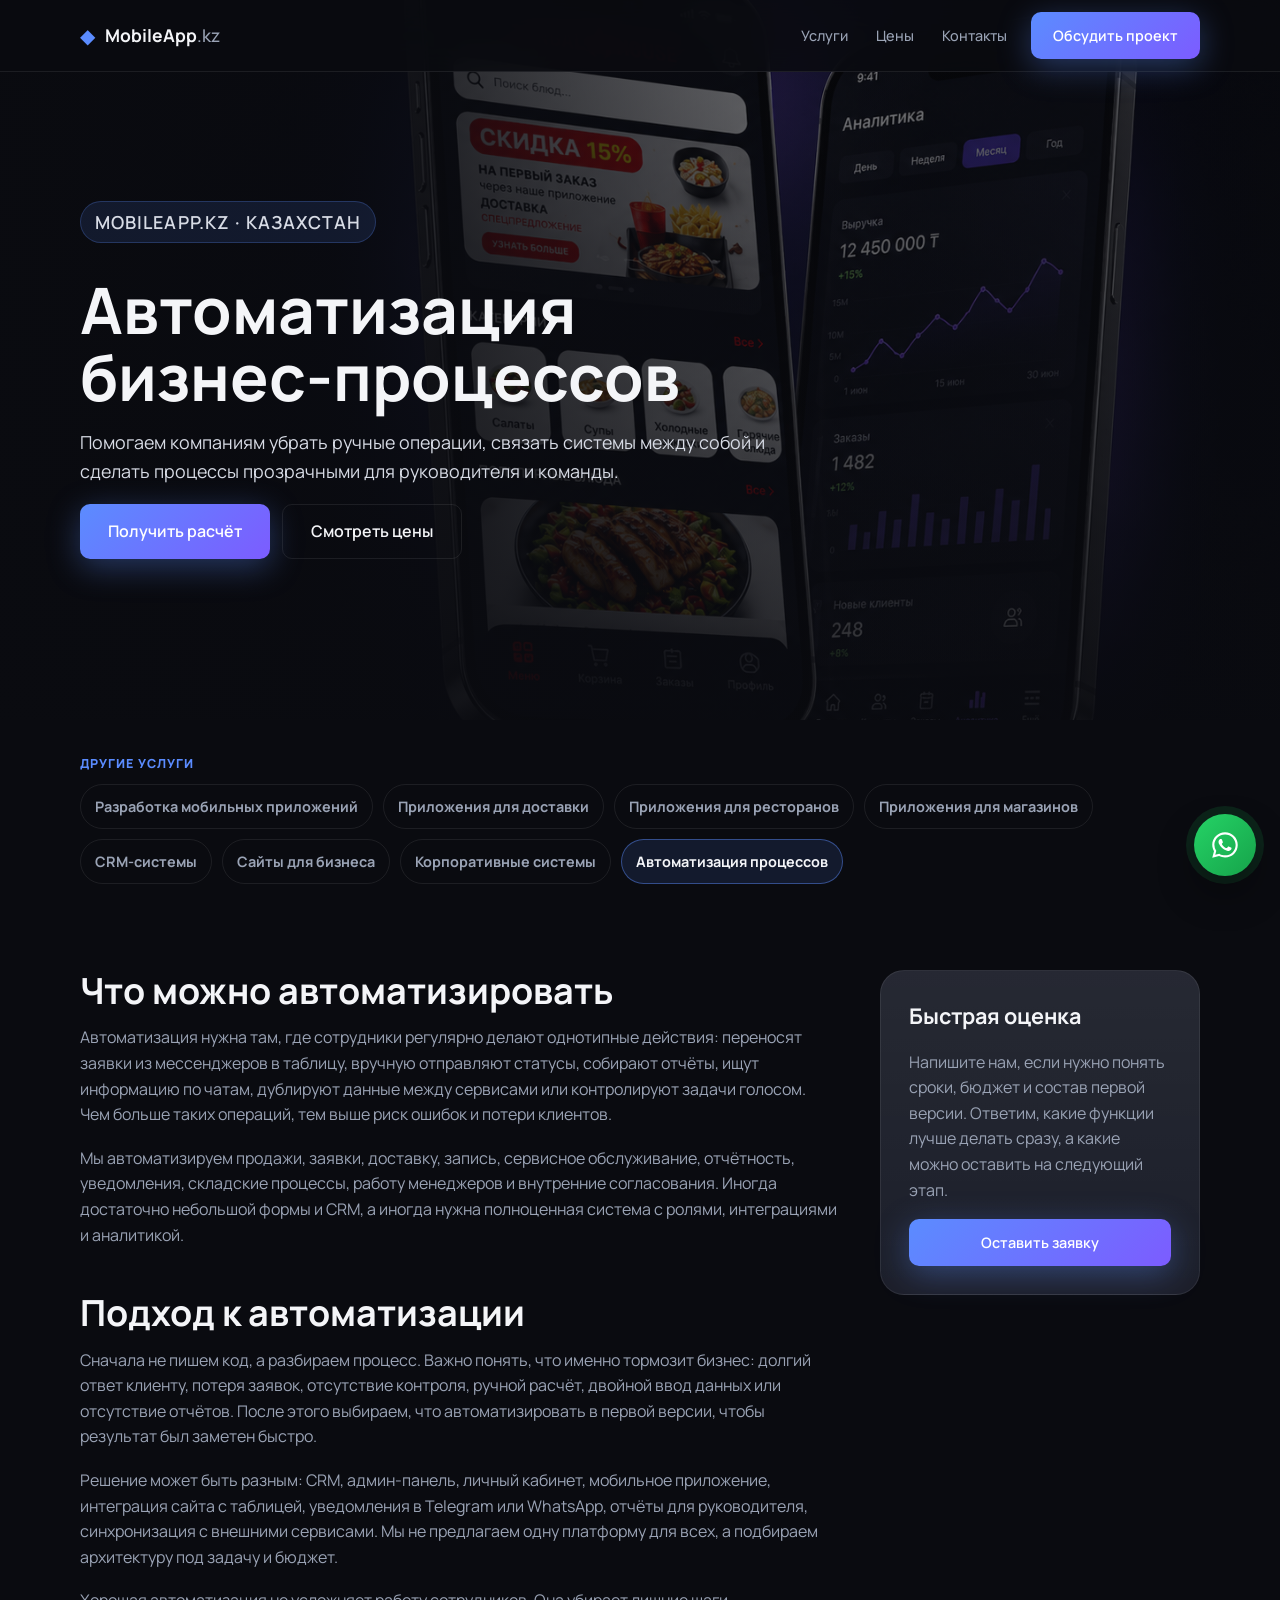
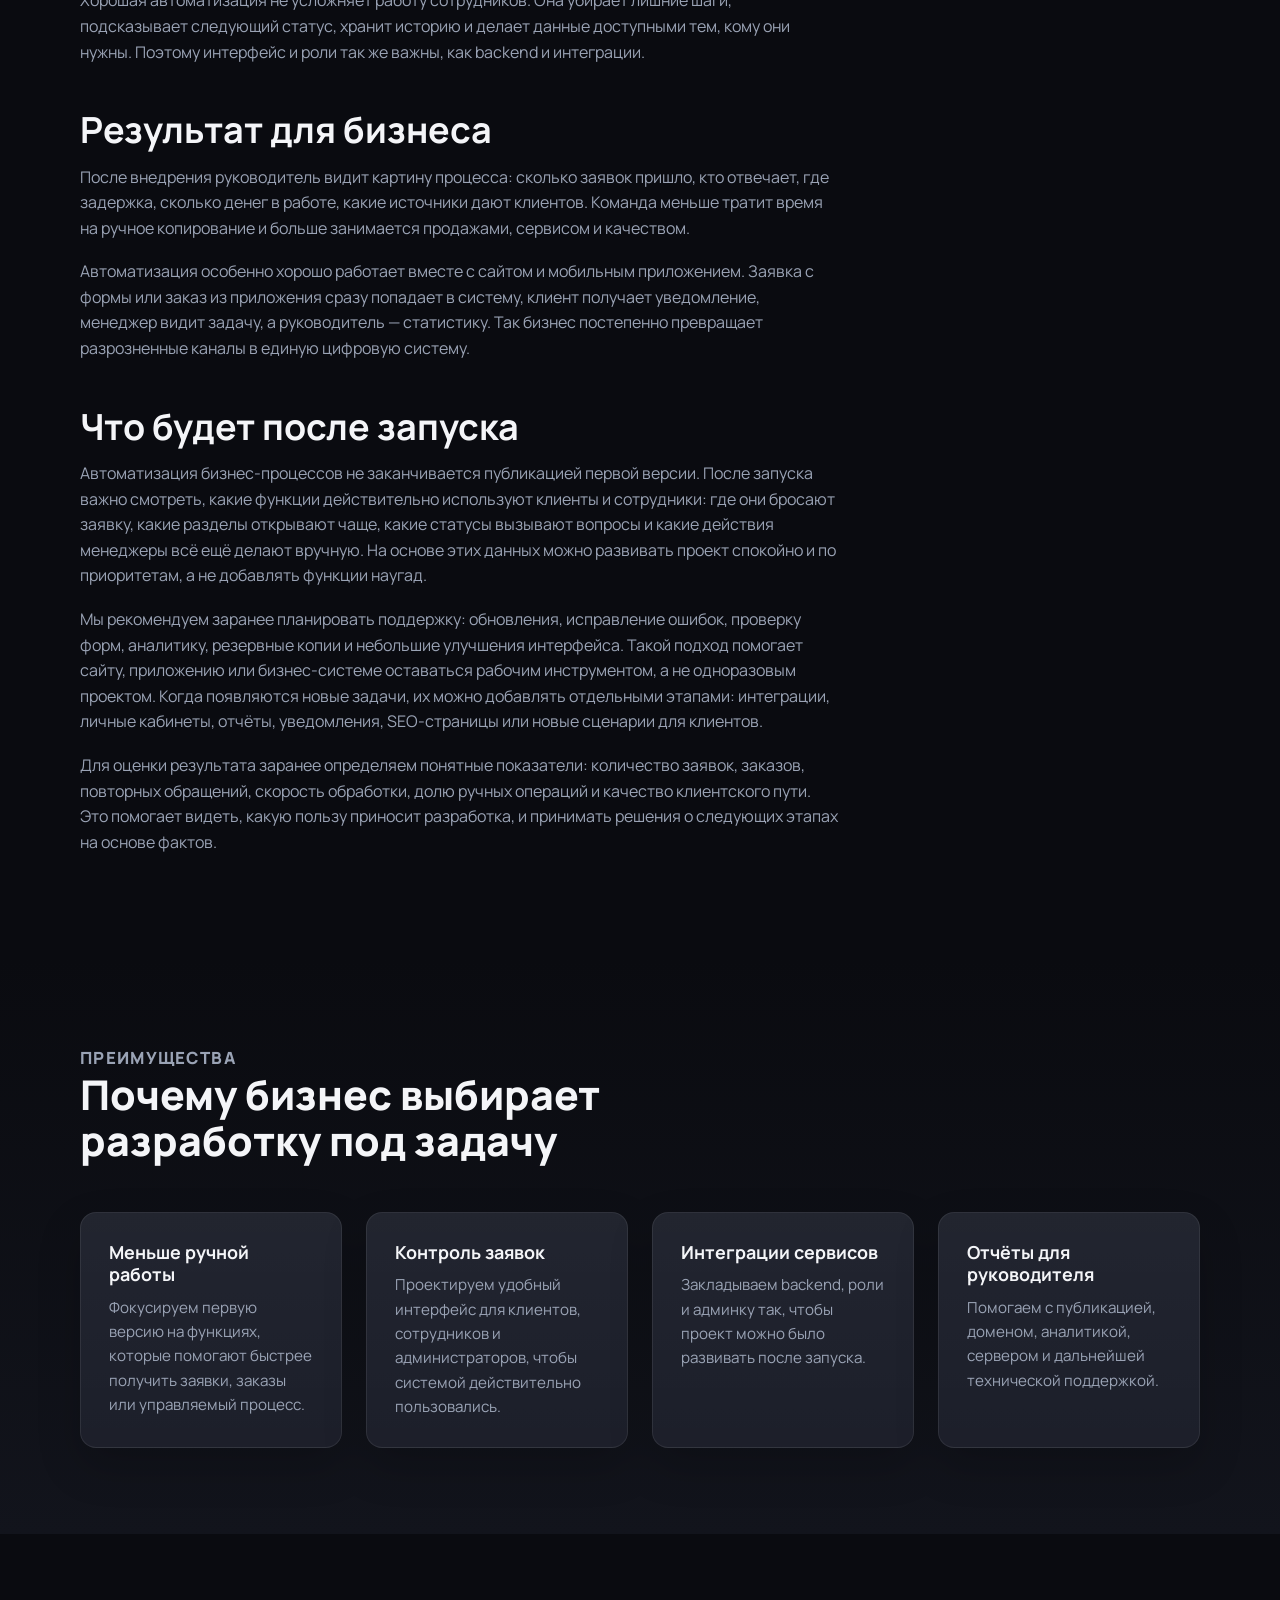
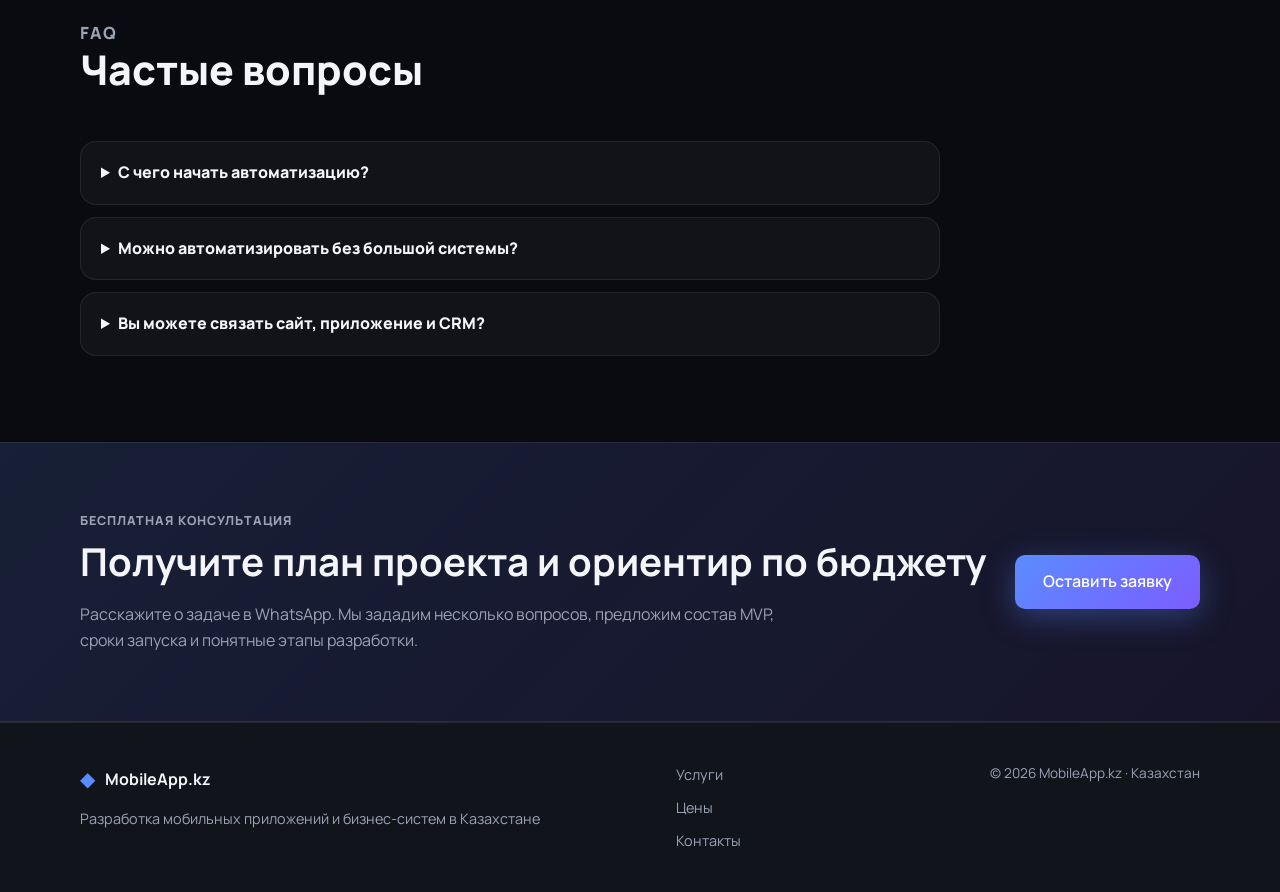
==== commit c3164a6f: "Remove service hero aside blocks" ====
--- a/services/business-automation.html
+++ b/services/business-automation.html
@@ -135,10 +135,6 @@
             <a href="/#pricing" class="btn btn--ghost btn--lg">Смотреть цены</a>
           </div>
         </div>
-        <aside class="service-hero__aside">
-          <strong>Что делаем</strong>
-          <span>MVP, дизайн, backend, админка, интеграции, публикация и поддержка.</span>
-        </aside>
       </div>
     </section>
 
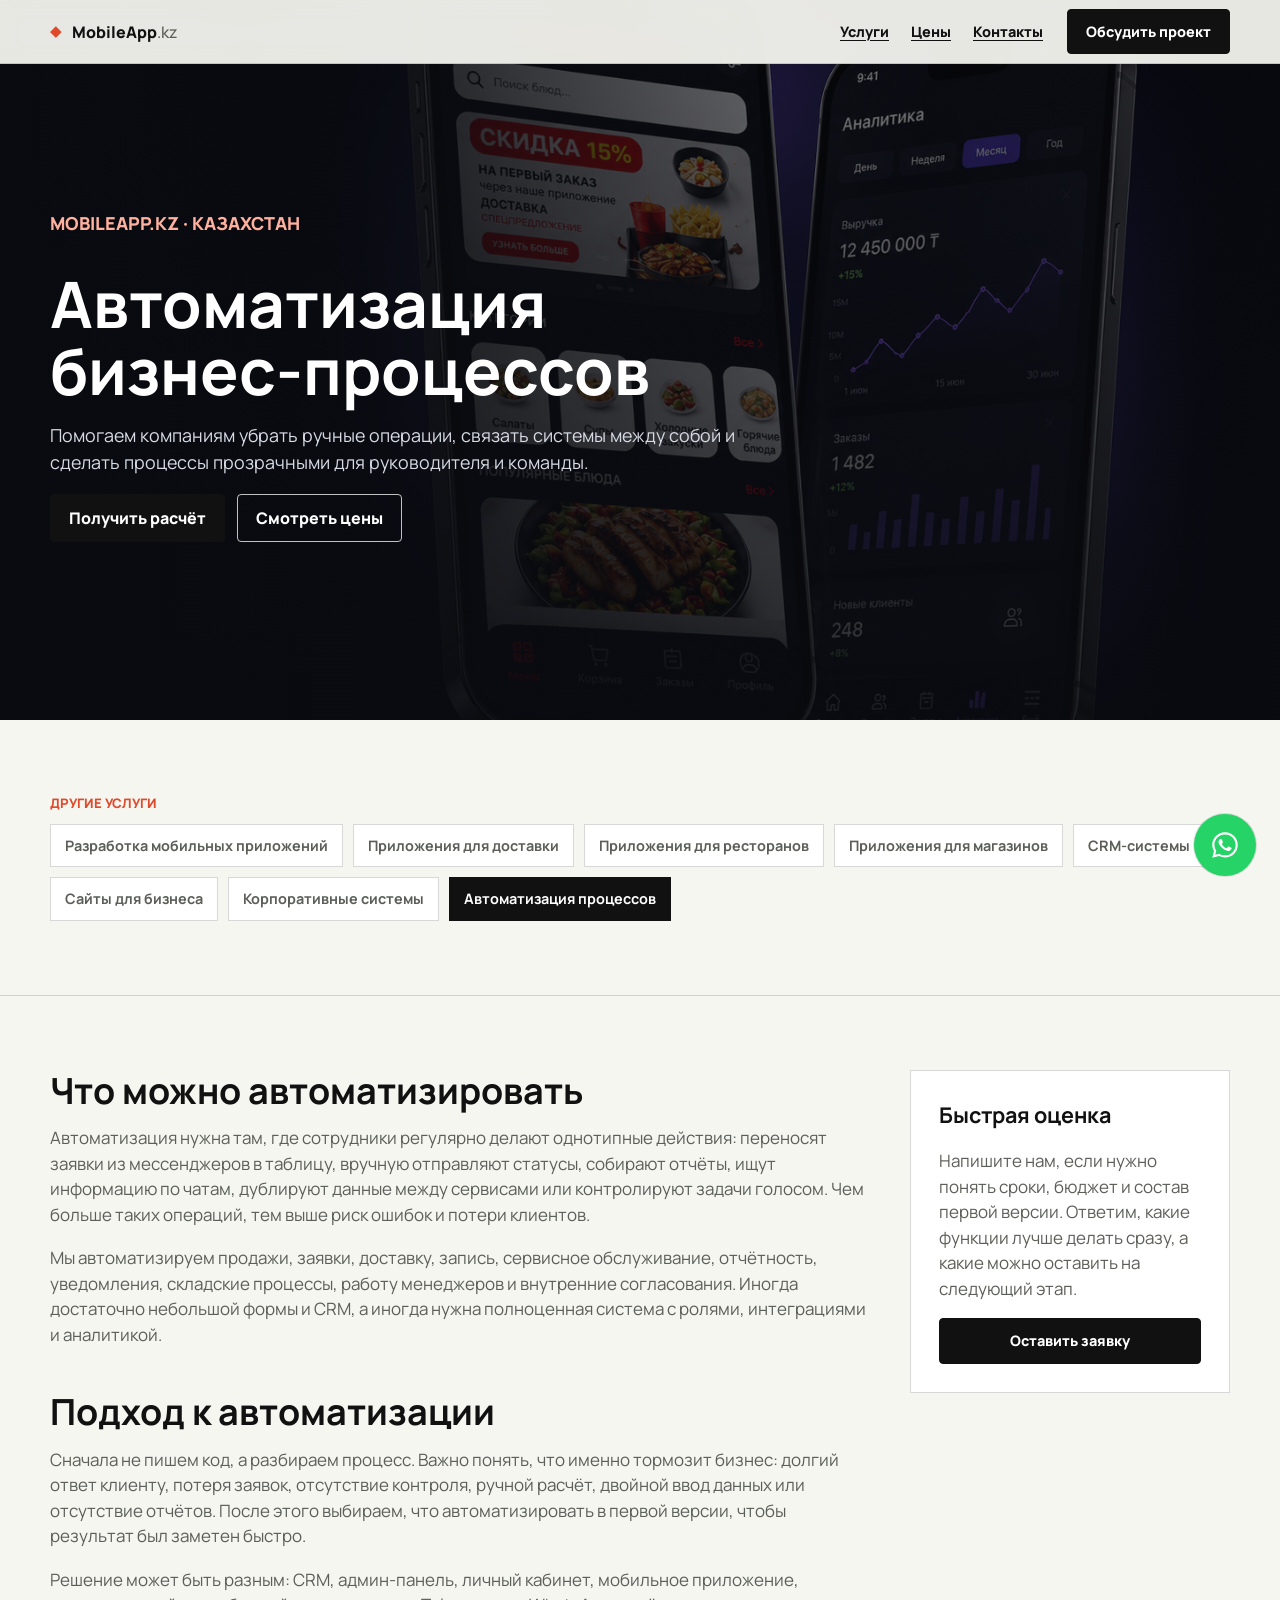
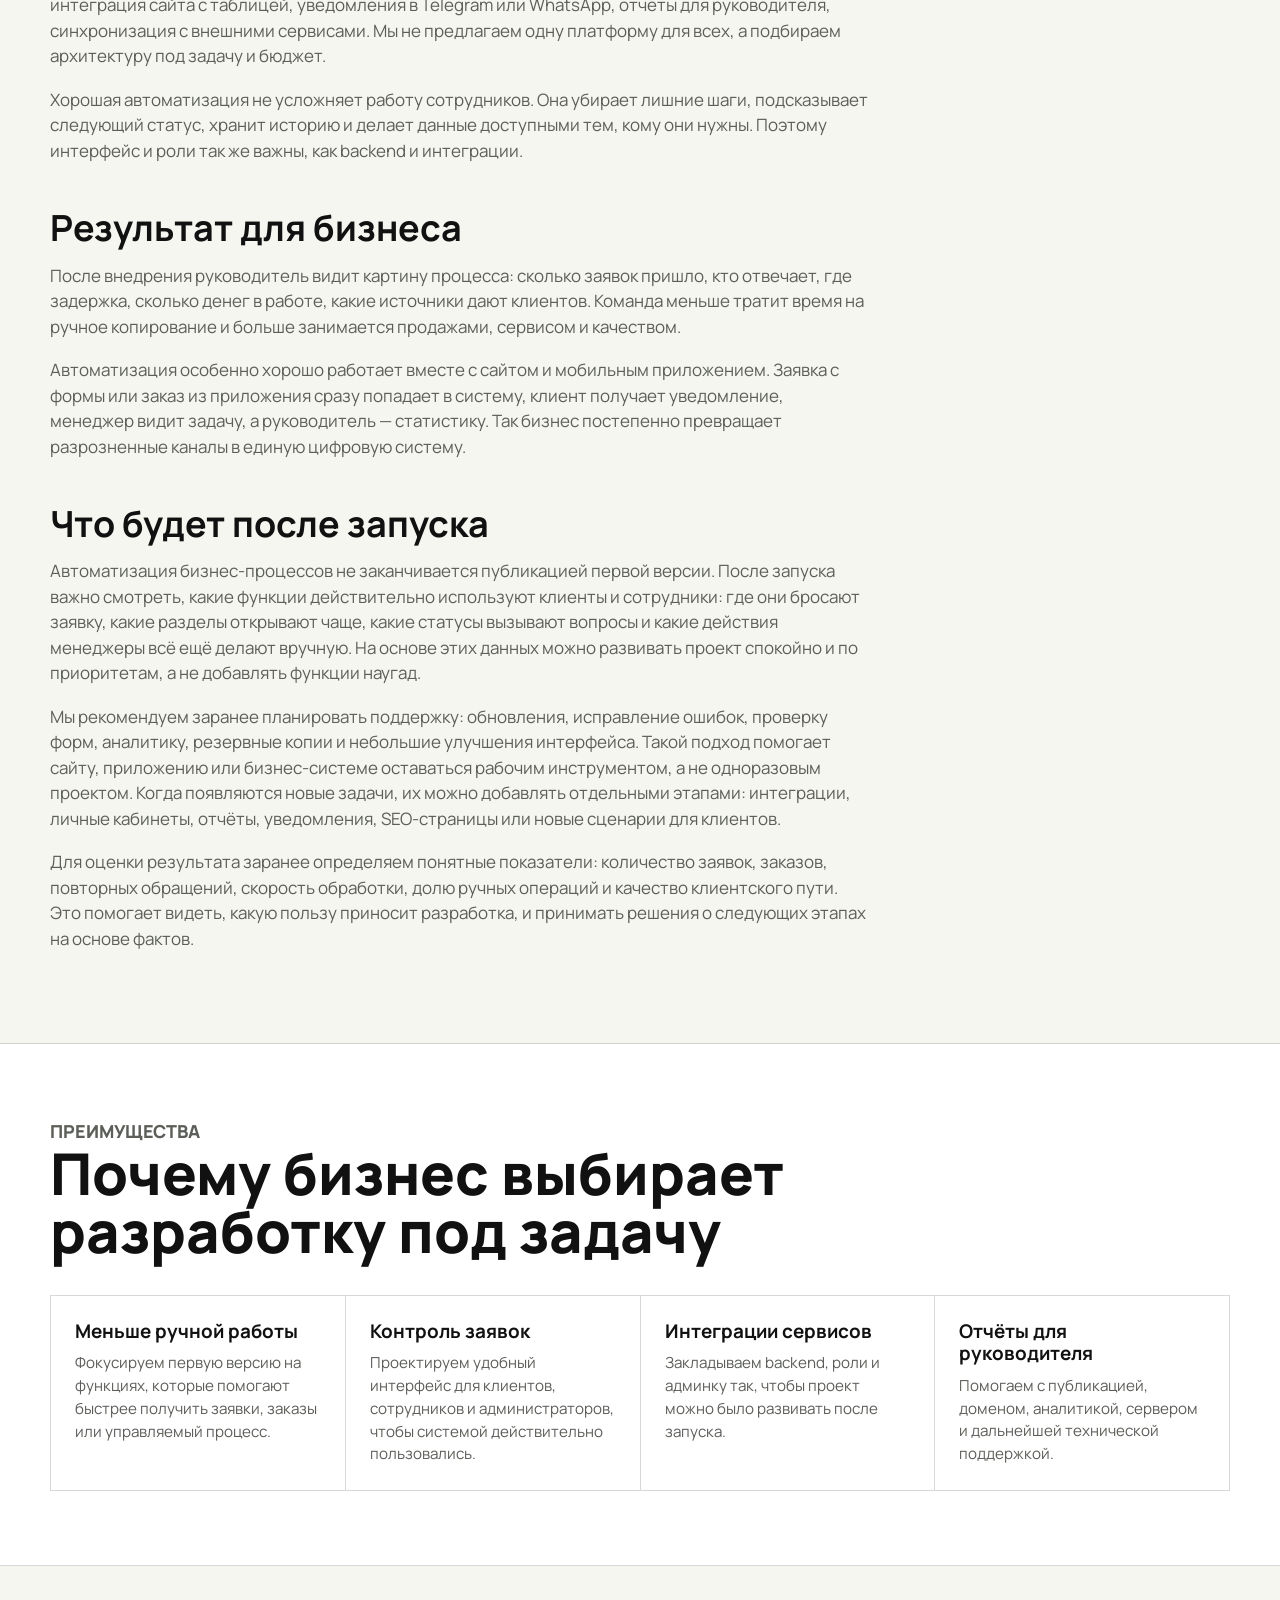
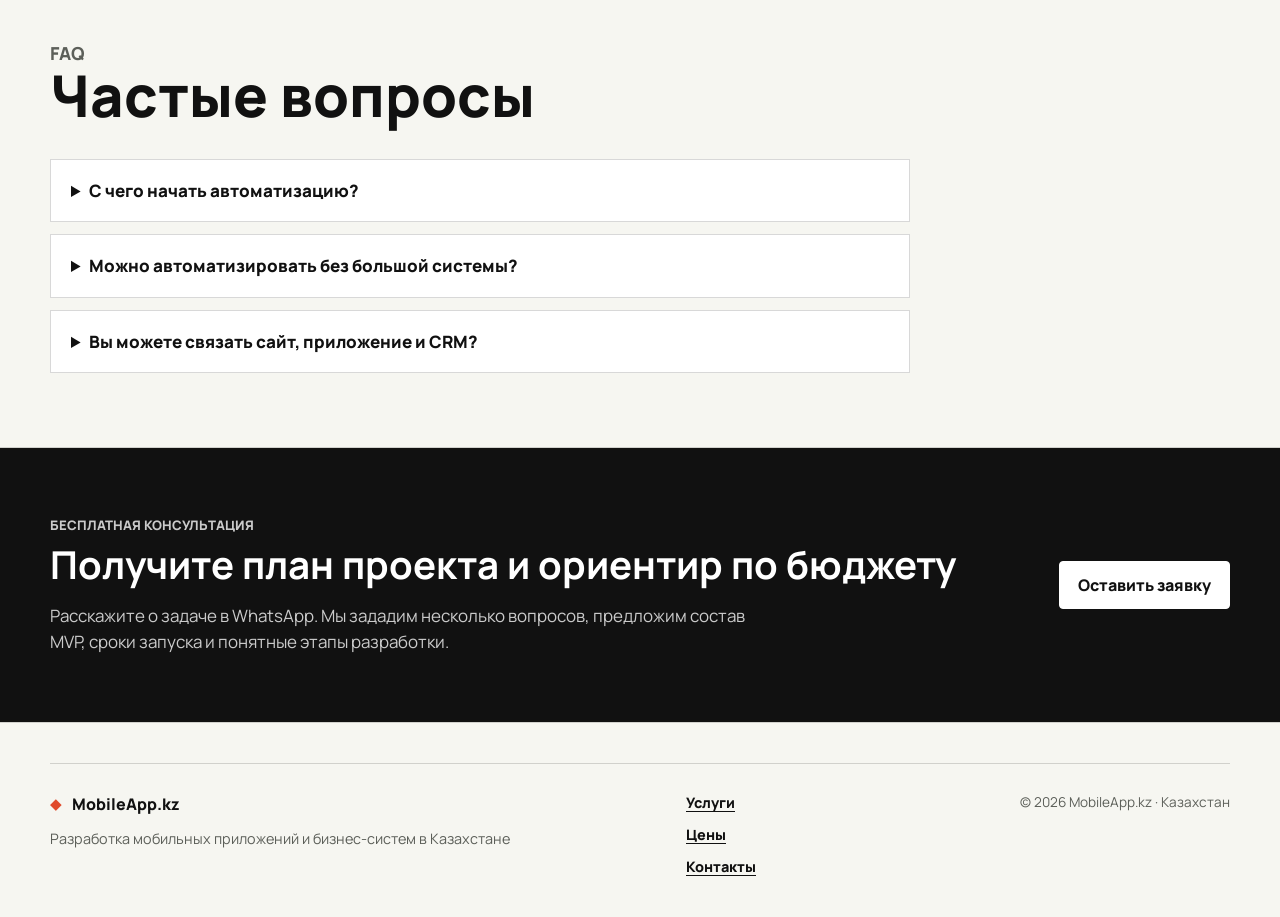
==== commit 90d35649: "Apply editorial homepage style" ====
--- a/services/business-automation.html
+++ b/services/business-automation.html
@@ -9,6 +9,7 @@
     gtag('js', new Date());
 
     gtag('config', 'AW-18126512497');
+    gtag('config', 'G-MHQBQCYL6B');
   </script>
   <meta charset="UTF-8">
   <meta name="viewport" content="width=device-width, initial-scale=1.0">
@@ -24,7 +25,7 @@
   <link rel="preconnect" href="https://fonts.googleapis.com">
   <link rel="preconnect" href="https://fonts.gstatic.com" crossorigin>
   <link href="https://fonts.googleapis.com/css2?family=Manrope:wght@400;500;600;700;800&display=swap" rel="stylesheet">
-  <link rel="stylesheet" href="../styles.css?v=seo">
+  <link rel="stylesheet" href="../styles.css?v=bureau">
   <link rel="icon" href="../favicon.ico" sizes="any">
   <link rel="icon" type="image/png" sizes="32x32" href="../assets/favicon-32.png">
   <link rel="apple-touch-icon" href="../assets/favicon-512.png">
@@ -233,6 +234,6 @@
       <path d="M16.04 4C9.4 4 4 9.31 4 15.85c0 2.09.56 4.13 1.63 5.92L4 28l6.4-1.62a12.2 12.2 0 0 0 5.64 1.38C22.69 27.76 28 22.45 28 15.9 28 9.35 22.69 4 16.04 4Zm0 21.76c-1.78 0-3.53-.48-5.04-1.38l-.36-.22-3.8.96.98-3.63-.24-.38A9.85 9.85 0 0 1 6 15.85C6 10.42 10.5 6 16.04 6 21.56 6 26 10.43 26 15.9c0 5.44-4.44 9.86-9.96 9.86Zm5.5-7.36c-.3-.15-1.78-.87-2.05-.96-.28-.1-.48-.15-.68.15-.2.3-.78.96-.96 1.16-.18.2-.35.22-.65.08-.3-.15-1.27-.46-2.42-1.48-.9-.79-1.5-1.76-1.68-2.06-.18-.3-.02-.46.13-.61.14-.14.3-.35.45-.52.15-.18.2-.3.3-.5.1-.2.05-.37-.02-.52-.08-.15-.68-1.61-.93-2.21-.24-.58-.49-.5-.68-.51h-.58c-.2 0-.52.07-.8.37-.28.3-1.05 1.01-1.05 2.46s1.08 2.86 1.23 3.06c.15.2 2.12 3.18 5.14 4.46.72.31 1.28.5 1.72.64.72.23 1.38.2 1.9.12.58-.09 1.78-.72 2.03-1.42.25-.7.25-1.3.18-1.42-.08-.13-.28-.2-.58-.35Z"/>
     </svg>
   </a>
-  <script src="../script.js?v=5"></script>
+  <script src="../script.js?v=6"></script>
 </body>
 </html>
--- a/styles.css
+++ b/styles.css
@@ -1698,3 +1698,587 @@
     height: 31px;
   }
 }
+
+/* Editorial theme inspired by bureau-style typography and layout */
+:root {
+  --bg: #f6f6f1;
+  --bg-alt: #ffffff;
+  --bg-card: #ffffff;
+  --text: #111111;
+  --text-muted: #5c5f59;
+  --accent: #e04a2b;
+  --accent-2: #1f5eff;
+  --accent-glow: rgba(224, 74, 43, 0.18);
+  --border: rgba(17, 17, 17, 0.16);
+  --radius: 4px;
+  --radius-lg: 6px;
+  --header-h: 64px;
+  --container: min(1180px, 100% - 48px);
+}
+
+body {
+  font-size: 17px;
+  line-height: 1.5;
+  background: var(--bg);
+}
+
+a {
+  text-underline-offset: 3px;
+}
+
+.gradient-text {
+  color: var(--accent);
+  background: none;
+}
+
+.header {
+  background: rgba(246, 246, 241, 0.94);
+  backdrop-filter: blur(10px);
+}
+
+.logo {
+  font-size: 1rem;
+  font-weight: 800;
+}
+
+.logo__icon {
+  font-size: 0.95rem;
+}
+
+.nav {
+  gap: 22px;
+}
+
+.nav a,
+.footer__nav a,
+.card__link,
+.contact__channels a {
+  color: var(--text);
+  font-weight: 800;
+  text-decoration: underline;
+  text-decoration-thickness: 1px;
+}
+
+.nav a:hover,
+.footer__nav a:hover,
+.card__link:hover,
+.contact__channels a:hover {
+  color: var(--accent);
+}
+
+.btn {
+  padding: 11px 18px;
+  border: 1px solid var(--text);
+  border-radius: 4px;
+  font-weight: 800;
+  box-shadow: none;
+}
+
+.btn--primary {
+  background: var(--text);
+  color: #fff;
+  box-shadow: none;
+}
+
+.btn--primary:hover {
+  background: var(--accent);
+  border-color: var(--accent);
+  box-shadow: none;
+}
+
+.btn--ghost,
+.btn--outline {
+  background: transparent;
+  color: var(--text);
+  border-color: var(--text);
+}
+
+.btn--ghost:hover,
+.btn--outline:hover {
+  color: var(--accent);
+  border-color: var(--accent);
+  background: transparent;
+}
+
+.hero {
+  padding: calc(var(--header-h) + 54px) 0 58px;
+  background: var(--bg);
+  border-bottom: 1px solid var(--border);
+}
+
+.hero__grid {
+  grid-template-columns: minmax(0, 1.08fr) minmax(360px, 0.92fr);
+  gap: 42px;
+  align-items: start;
+}
+
+.hero__title {
+  max-width: 880px;
+  margin: 22px 0 24px;
+  font-size: clamp(2.8rem, 7vw, 6.8rem);
+  line-height: 0.94;
+}
+
+.hero__subtitle {
+  max-width: 700px;
+  margin: 0 0 28px;
+  font-size: clamp(1.1rem, 1.8vw, 1.35rem);
+}
+
+.badge,
+.section__eyebrow {
+  padding: 0;
+  color: var(--accent);
+  background: transparent;
+  border: none;
+  border-radius: 0;
+  font-size: 0.82rem;
+  font-weight: 800;
+  letter-spacing: 0;
+}
+
+.hero__stats {
+  gap: 0;
+  margin-bottom: 18px;
+  border-top: 1px solid var(--border);
+  border-bottom: 1px solid var(--border);
+}
+
+.hero__stats li {
+  min-width: 170px;
+  padding: 16px 18px 16px 0;
+  background: transparent;
+  border: none;
+  border-radius: 0;
+}
+
+.hero__stats span {
+  color: var(--text-muted);
+  font-size: 0.72rem;
+  letter-spacing: 0;
+}
+
+.hero__trust {
+  color: var(--text-muted);
+}
+
+.hero__trust span {
+  padding: 0;
+  background: transparent;
+  border: none;
+  border-bottom: 1px solid var(--border);
+  border-radius: 0;
+}
+
+.hero-slider::before {
+  display: none;
+}
+
+.hero-slider__viewport {
+  border: 1px solid var(--border);
+  border-radius: 0;
+  background: #fff;
+}
+
+.hero-slider__label {
+  top: 0;
+  left: 0;
+  padding: 8px 10px;
+  color: #fff;
+  background: var(--text);
+  border: none;
+  border-radius: 0;
+  backdrop-filter: none;
+}
+
+.hero__image {
+  filter: none;
+}
+
+.hero-slider__dot {
+  border: 1px solid var(--text);
+  border-radius: 0;
+  background: transparent;
+}
+
+.hero-slider__dot--active {
+  background: var(--accent);
+  border-color: var(--accent);
+}
+
+.offers {
+  padding: 0;
+  margin-top: 0;
+  border-bottom: 1px solid var(--border);
+}
+
+.offers-bar {
+  padding: 0;
+  background: transparent;
+  border: none;
+  border-radius: 0;
+  box-shadow: none;
+  backdrop-filter: none;
+}
+
+.offers-bar__item {
+  padding: 22px 26px 22px 0;
+  text-align: left;
+}
+
+.offers-bar__item:not(:last-of-type)::after {
+  height: 100%;
+  background: var(--border);
+}
+
+.offers-bar__item span {
+  letter-spacing: 0;
+}
+
+.offers-bar__line {
+  font-size: clamp(1.05rem, 2vw, 1.35rem);
+  font-weight: 800;
+}
+
+.offers-bar__btn {
+  border-radius: 4px;
+}
+
+.section {
+  padding: 74px 0;
+  border-bottom: 1px solid var(--border);
+}
+
+.section--alt,
+.section--dark {
+  background: var(--bg-alt);
+}
+
+.section__head {
+  max-width: 900px;
+  margin-bottom: 34px;
+}
+
+.section__head h2 {
+  font-size: clamp(2rem, 4.5vw, 4.1rem);
+  line-height: 1;
+}
+
+.section__head p {
+  font-size: 1.12rem;
+}
+
+.cards,
+.solution-list {
+  gap: 0;
+  border-top: 1px solid var(--border);
+  border-left: 1px solid var(--border);
+}
+
+.card,
+.solution-item,
+.pricing-extra {
+  background: var(--bg-card);
+  border: none;
+  border-right: 1px solid var(--border);
+  border-bottom: 1px solid var(--border);
+  border-radius: 0;
+  box-shadow: none;
+}
+
+.card {
+  padding: 24px;
+}
+
+.card__icon {
+  display: inline-block;
+  margin-bottom: 18px;
+  color: var(--accent);
+  font-size: 0.82rem;
+  font-weight: 800;
+}
+
+.card h3,
+.solution-item h3 {
+  font-size: 1.18rem;
+  line-height: 1.2;
+}
+
+.card__link::after {
+  content: " ❱";
+}
+
+.seo-text {
+  max-width: 920px;
+  columns: 2;
+  column-gap: 44px;
+}
+
+.seo-text p {
+  break-inside: avoid;
+}
+
+.pitch {
+  gap: 30px;
+}
+
+.pitch__lead {
+  color: var(--text-muted);
+  font-size: 1.18rem;
+}
+
+.pitch__compare {
+  gap: 0;
+  border-top: 1px solid var(--border);
+  border-left: 1px solid var(--border);
+}
+
+.pitch__col {
+  padding: 24px;
+  background: var(--bg-card);
+  border: none;
+  border-right: 1px solid var(--border);
+  border-bottom: 1px solid var(--border);
+  border-radius: 0;
+}
+
+.pitch__col--good {
+  background: #fff7f3;
+}
+
+.pricing {
+  gap: 0;
+  border-top: 1px solid var(--border);
+  border-left: 1px solid var(--border);
+}
+
+.price-card {
+  padding: 30px;
+  background: var(--bg-card);
+  border: none;
+  border-right: 1px solid var(--border);
+  border-bottom: 1px solid var(--border);
+  border-radius: 0;
+  box-shadow: none;
+}
+
+.price-card--starter,
+.price-card--featured {
+  border-color: var(--border);
+  box-shadow: none;
+  transform: none;
+}
+
+.price-card--featured {
+  background: #fff7f3;
+}
+
+.price-card__badge {
+  position: static;
+  display: inline-flex;
+  align-self: flex-start;
+  transform: none;
+  margin-bottom: 14px;
+  padding: 2px 8px;
+  color: #fff;
+  background: var(--accent);
+  border-radius: 0;
+}
+
+.price-card__price strong {
+  color: var(--text);
+  font-size: 1.95rem;
+}
+
+.price-card__term {
+  color: var(--accent);
+}
+
+.pricing-extras {
+  gap: 0;
+  border-top: 1px solid var(--border);
+  border-left: 1px solid var(--border);
+}
+
+.cta-band,
+.service-cta {
+  background: var(--text);
+  color: #fff;
+  border-block: none;
+}
+
+.cta-band p,
+.service-cta p,
+.cta-band .section__eyebrow,
+.service-cta .section__eyebrow {
+  color: rgba(255, 255, 255, 0.78);
+}
+
+.cta-band .btn--primary,
+.service-cta .btn--primary {
+  background: #fff;
+  color: var(--text);
+  border-color: #fff;
+}
+
+.section--contact {
+  background: var(--bg);
+}
+
+.contact__promise,
+.form {
+  background: #fff;
+  border: 1px solid var(--border);
+  border-radius: 0;
+  box-shadow: none;
+}
+
+.form input,
+.form textarea {
+  color: var(--text);
+  background: var(--bg);
+  border-color: var(--border);
+  border-radius: 0;
+}
+
+.form input:focus,
+.form textarea:focus {
+  border-color: var(--accent);
+  box-shadow: inset 0 -2px 0 var(--accent);
+}
+
+.form__success {
+  color: var(--accent);
+}
+
+.footer {
+  background: var(--bg);
+}
+
+.footer__inner {
+  border-top: 1px solid var(--border);
+  padding-top: 28px;
+}
+
+.whatsapp-float {
+  background: #25d366;
+  box-shadow: 0 0 0 1px rgba(17, 17, 17, 0.12);
+}
+
+.service-page {
+  background: var(--bg);
+}
+
+.service-nav__link {
+  border-radius: 0;
+  background: #fff;
+}
+
+.service-nav__link:hover,
+.service-nav__link--active {
+  color: #fff;
+  background: var(--text);
+  border-color: var(--text);
+}
+
+.service-content,
+.service-nav-section {
+  background: var(--bg);
+}
+
+.service-sidebar,
+.faq-item {
+  background: #fff;
+  border-radius: 0;
+  box-shadow: none;
+}
+
+.service-hero--app h1,
+.service-hero--crm h1 {
+  color: #fff;
+}
+
+.service-hero--app .badge,
+.service-hero--crm .badge {
+  color: #ffb19f;
+}
+
+.service-hero--app .btn--ghost,
+.service-hero--crm .btn--ghost {
+  color: #fff;
+  border-color: rgba(255, 255, 255, 0.75);
+}
+
+.service-hero--app .service-hero__grid,
+.service-hero--crm .service-hero__grid {
+  grid-template-columns: minmax(0, 760px);
+}
+
+.cta-band h2,
+.service-cta h2 {
+  color: #fff;
+}
+
+@media (max-width: 1024px) {
+  .hero__grid {
+    grid-template-columns: 1fr;
+  }
+
+  .hero__title {
+    font-size: clamp(2.5rem, 10vw, 5.4rem);
+  }
+
+  .seo-text {
+    columns: 1;
+  }
+}
+
+@media (max-width: 768px) {
+  :root {
+    --container: min(100% - 30px, 1180px);
+  }
+
+  .hero {
+    padding-top: calc(var(--header-h) + 34px);
+  }
+
+  .offers-bar,
+  .pitch__compare,
+  .pricing,
+  .pricing-extras,
+  .cards,
+  .solution-list {
+    border-left: 1px solid var(--border);
+  }
+
+  .cards--3,
+  .cards--4,
+  .pricing,
+  .solution-list,
+  .pitch__compare {
+    grid-template-columns: 1fr;
+  }
+
+  .section {
+    padding: 56px 0;
+  }
+}
+
+@media (max-width: 480px) {
+  :root {
+    --container: min(100% - 24px, 1180px);
+  }
+
+  .hero__title {
+    font-size: clamp(2.35rem, 14vw, 4.2rem);
+  }
+
+  .card,
+  .price-card,
+  .solution-item,
+  .form,
+  .service-sidebar,
+  .pitch__col {
+    padding: 20px;
+  }
+}
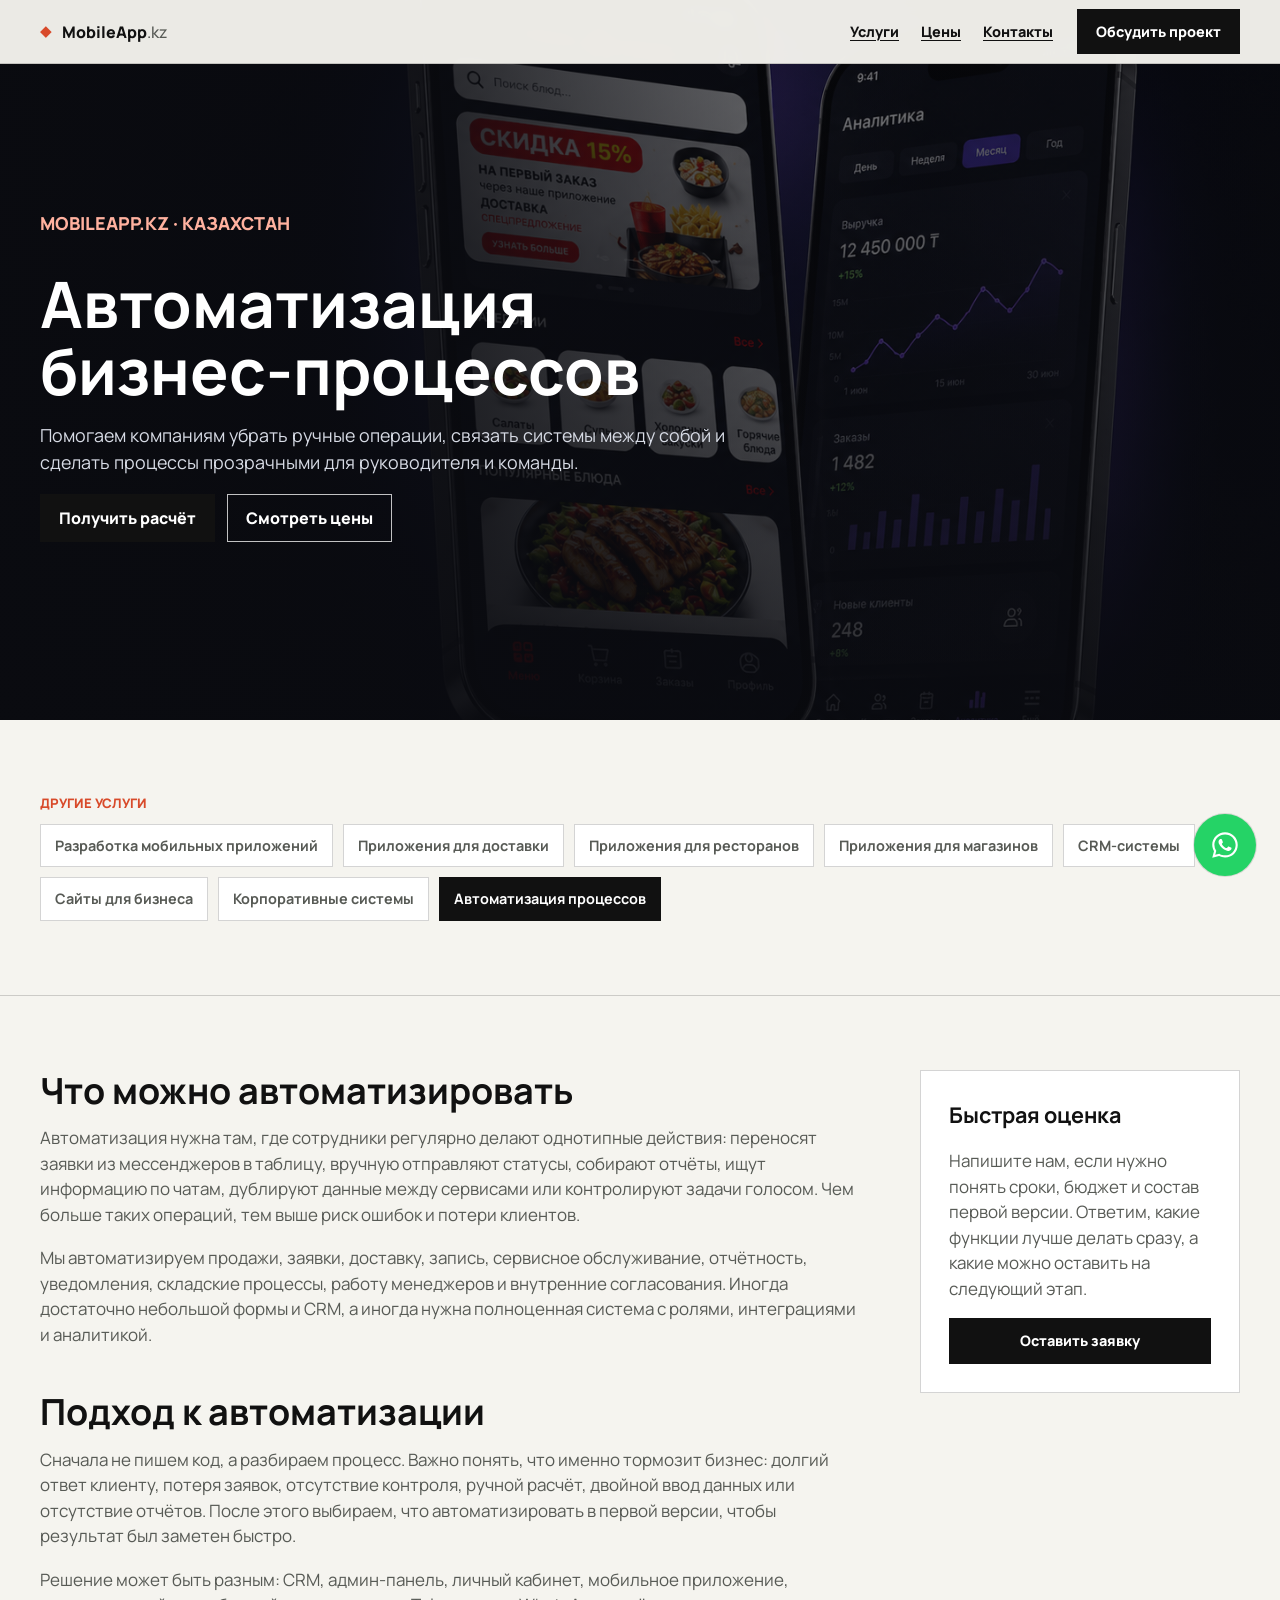
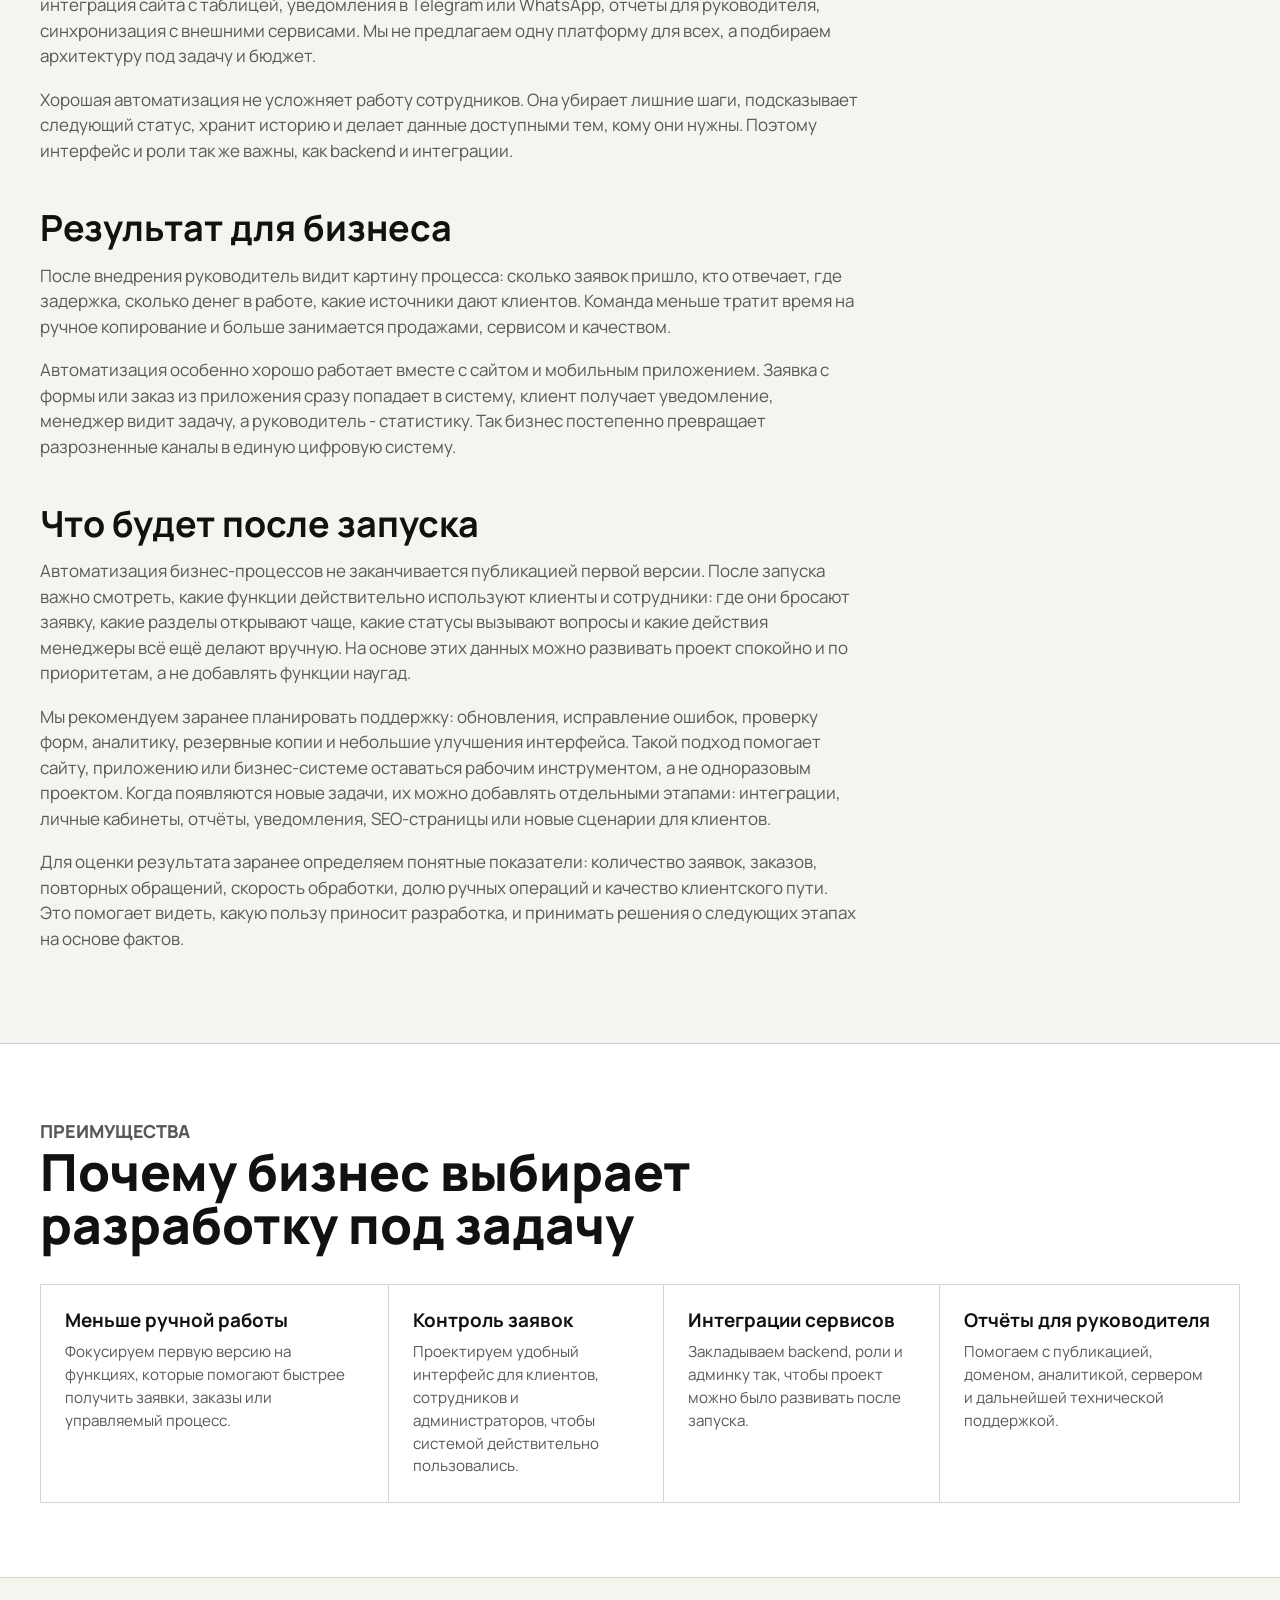
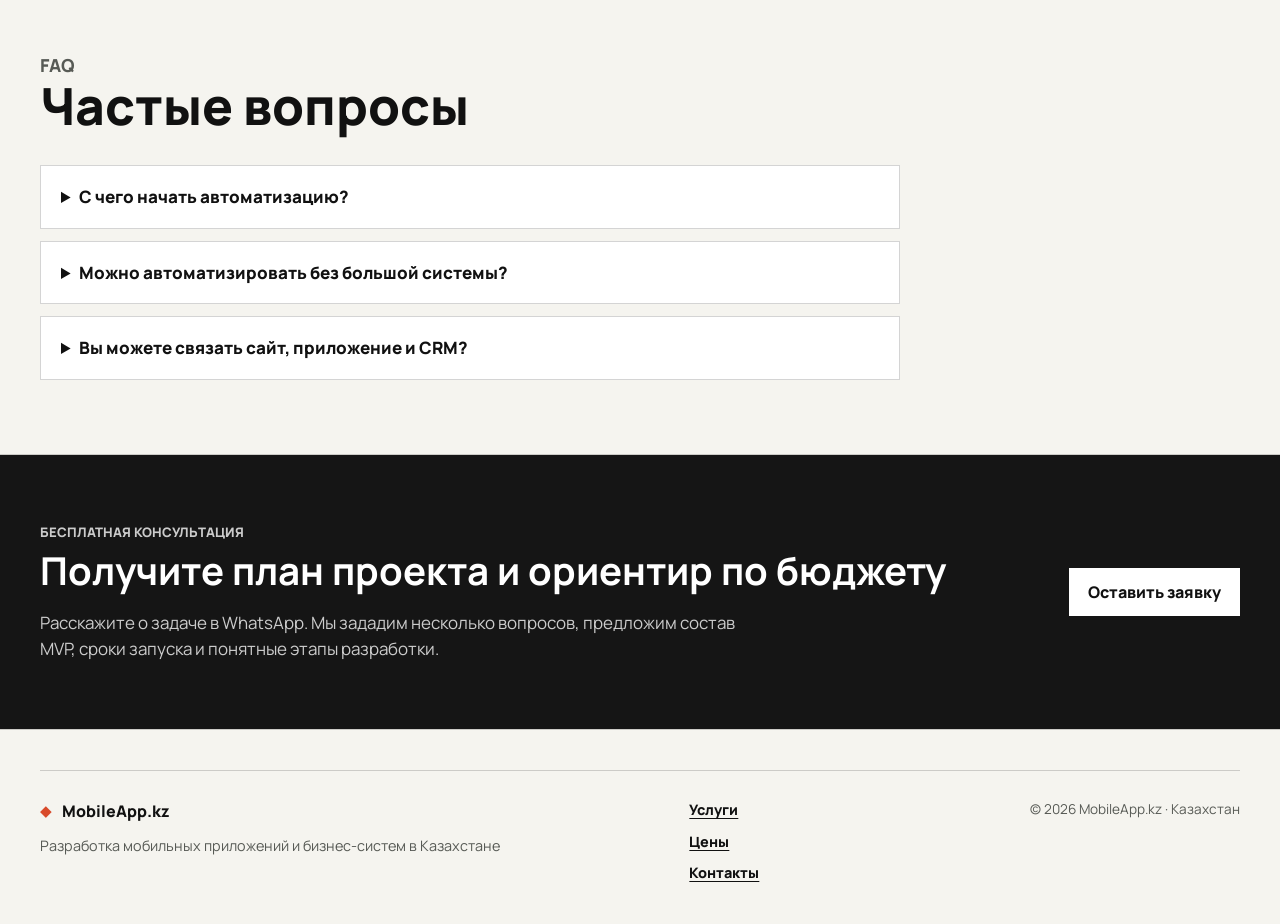
==== commit 963a92d2: "Refine mobile app landing design" ====
--- a/services/business-automation.html
+++ b/services/business-automation.html
@@ -108,7 +108,7 @@
 <body class="service-page">
   <header class="header" id="top">
     <div class="container header__inner">
-      <a href="/" class="logo" aria-label="MobileApp.kz — на главную">
+      <a href="/" class="logo" aria-label="MobileApp.kz - на главную">
         <span class="logo__icon">◆</span>
         <span class="logo__text">MobileApp<span class="logo__dot">.kz</span></span>
       </a>
@@ -158,7 +158,7 @@
     <section class="section service-content">
       <div class="container service-content__grid">
         <article class="service-article">
-          <h2>Что можно автоматизировать</h2><p>Автоматизация нужна там, где сотрудники регулярно делают однотипные действия: переносят заявки из мессенджеров в таблицу, вручную отправляют статусы, собирают отчёты, ищут информацию по чатам, дублируют данные между сервисами или контролируют задачи голосом. Чем больше таких операций, тем выше риск ошибок и потери клиентов.</p><p>Мы автоматизируем продажи, заявки, доставку, запись, сервисное обслуживание, отчётность, уведомления, складские процессы, работу менеджеров и внутренние согласования. Иногда достаточно небольшой формы и CRM, а иногда нужна полноценная система с ролями, интеграциями и аналитикой.</p><h2>Подход к автоматизации</h2><p>Сначала не пишем код, а разбираем процесс. Важно понять, что именно тормозит бизнес: долгий ответ клиенту, потеря заявок, отсутствие контроля, ручной расчёт, двойной ввод данных или отсутствие отчётов. После этого выбираем, что автоматизировать в первой версии, чтобы результат был заметен быстро.</p><p>Решение может быть разным: CRM, админ-панель, личный кабинет, мобильное приложение, интеграция сайта с таблицей, уведомления в Telegram или WhatsApp, отчёты для руководителя, синхронизация с внешними сервисами. Мы не предлагаем одну платформу для всех, а подбираем архитектуру под задачу и бюджет.</p><p>Хорошая автоматизация не усложняет работу сотрудников. Она убирает лишние шаги, подсказывает следующий статус, хранит историю и делает данные доступными тем, кому они нужны. Поэтому интерфейс и роли так же важны, как backend и интеграции.</p><h2>Результат для бизнеса</h2><p>После внедрения руководитель видит картину процесса: сколько заявок пришло, кто отвечает, где задержка, сколько денег в работе, какие источники дают клиентов. Команда меньше тратит время на ручное копирование и больше занимается продажами, сервисом и качеством.</p><p>Автоматизация особенно хорошо работает вместе с сайтом и мобильным приложением. Заявка с формы или заказ из приложения сразу попадает в систему, клиент получает уведомление, менеджер видит задачу, а руководитель — статистику. Так бизнес постепенно превращает разрозненные каналы в единую цифровую систему.</p><h2>Что будет после запуска</h2><p>Автоматизация бизнес-процессов не заканчивается публикацией первой версии. После запуска важно смотреть, какие функции действительно используют клиенты и сотрудники: где они бросают заявку, какие разделы открывают чаще, какие статусы вызывают вопросы и какие действия менеджеры всё ещё делают вручную. На основе этих данных можно развивать проект спокойно и по приоритетам, а не добавлять функции наугад.</p><p>Мы рекомендуем заранее планировать поддержку: обновления, исправление ошибок, проверку форм, аналитику, резервные копии и небольшие улучшения интерфейса. Такой подход помогает сайту, приложению или бизнес-системе оставаться рабочим инструментом, а не одноразовым проектом. Когда появляются новые задачи, их можно добавлять отдельными этапами: интеграции, личные кабинеты, отчёты, уведомления, SEO-страницы или новые сценарии для клиентов.</p><p>Для оценки результата заранее определяем понятные показатели: количество заявок, заказов, повторных обращений, скорость обработки, долю ручных операций и качество клиентского пути. Это помогает видеть, какую пользу приносит разработка, и принимать решения о следующих этапах на основе фактов.</p>
+          <h2>Что можно автоматизировать</h2><p>Автоматизация нужна там, где сотрудники регулярно делают однотипные действия: переносят заявки из мессенджеров в таблицу, вручную отправляют статусы, собирают отчёты, ищут информацию по чатам, дублируют данные между сервисами или контролируют задачи голосом. Чем больше таких операций, тем выше риск ошибок и потери клиентов.</p><p>Мы автоматизируем продажи, заявки, доставку, запись, сервисное обслуживание, отчётность, уведомления, складские процессы, работу менеджеров и внутренние согласования. Иногда достаточно небольшой формы и CRM, а иногда нужна полноценная система с ролями, интеграциями и аналитикой.</p><h2>Подход к автоматизации</h2><p>Сначала не пишем код, а разбираем процесс. Важно понять, что именно тормозит бизнес: долгий ответ клиенту, потеря заявок, отсутствие контроля, ручной расчёт, двойной ввод данных или отсутствие отчётов. После этого выбираем, что автоматизировать в первой версии, чтобы результат был заметен быстро.</p><p>Решение может быть разным: CRM, админ-панель, личный кабинет, мобильное приложение, интеграция сайта с таблицей, уведомления в Telegram или WhatsApp, отчёты для руководителя, синхронизация с внешними сервисами. Мы не предлагаем одну платформу для всех, а подбираем архитектуру под задачу и бюджет.</p><p>Хорошая автоматизация не усложняет работу сотрудников. Она убирает лишние шаги, подсказывает следующий статус, хранит историю и делает данные доступными тем, кому они нужны. Поэтому интерфейс и роли так же важны, как backend и интеграции.</p><h2>Результат для бизнеса</h2><p>После внедрения руководитель видит картину процесса: сколько заявок пришло, кто отвечает, где задержка, сколько денег в работе, какие источники дают клиентов. Команда меньше тратит время на ручное копирование и больше занимается продажами, сервисом и качеством.</p><p>Автоматизация особенно хорошо работает вместе с сайтом и мобильным приложением. Заявка с формы или заказ из приложения сразу попадает в систему, клиент получает уведомление, менеджер видит задачу, а руководитель - статистику. Так бизнес постепенно превращает разрозненные каналы в единую цифровую систему.</p><h2>Что будет после запуска</h2><p>Автоматизация бизнес-процессов не заканчивается публикацией первой версии. После запуска важно смотреть, какие функции действительно используют клиенты и сотрудники: где они бросают заявку, какие разделы открывают чаще, какие статусы вызывают вопросы и какие действия менеджеры всё ещё делают вручную. На основе этих данных можно развивать проект спокойно и по приоритетам, а не добавлять функции наугад.</p><p>Мы рекомендуем заранее планировать поддержку: обновления, исправление ошибок, проверку форм, аналитику, резервные копии и небольшие улучшения интерфейса. Такой подход помогает сайту, приложению или бизнес-системе оставаться рабочим инструментом, а не одноразовым проектом. Когда появляются новые задачи, их можно добавлять отдельными этапами: интеграции, личные кабинеты, отчёты, уведомления, SEO-страницы или новые сценарии для клиентов.</p><p>Для оценки результата заранее определяем понятные показатели: количество заявок, заказов, повторных обращений, скорость обработки, долю ручных операций и качество клиентского пути. Это помогает видеть, какую пользу приносит разработка, и принимать решения о следующих этапах на основе фактов.</p>
         </article>
         <aside class="service-sidebar">
           <h2>Быстрая оценка</h2>
--- a/styles.css
+++ b/styles.css
@@ -1701,19 +1701,19 @@
 
 /* Editorial theme inspired by bureau-style typography and layout */
 :root {
-  --bg: #f6f6f1;
+  --bg: #f5f4ef;
   --bg-alt: #ffffff;
   --bg-card: #ffffff;
   --text: #111111;
-  --text-muted: #5c5f59;
-  --accent: #e04a2b;
-  --accent-2: #1f5eff;
-  --accent-glow: rgba(224, 74, 43, 0.18);
-  --border: rgba(17, 17, 17, 0.16);
-  --radius: 4px;
-  --radius-lg: 6px;
+  --text-muted: #575a55;
+  --accent: #d84a2a;
+  --accent-2: #d84a2a;
+  --accent-glow: rgba(216, 74, 42, 0.16);
+  --border: rgba(17, 17, 17, 0.18);
+  --radius: 0;
+  --radius-lg: 0;
   --header-h: 64px;
-  --container: min(1180px, 100% - 48px);
+  --container: min(1200px, 100% - 48px);
 }
 
 body {
@@ -1732,8 +1732,9 @@
 }
 
 .header {
-  background: rgba(246, 246, 241, 0.94);
-  backdrop-filter: blur(10px);
+  background: rgba(245, 244, 239, 0.96);
+  backdrop-filter: blur(8px);
+  box-shadow: none !important;
 }
 
 .logo {
@@ -1769,7 +1770,7 @@
 .btn {
   padding: 11px 18px;
   border: 1px solid var(--text);
-  border-radius: 4px;
+  border-radius: 0;
   font-weight: 800;
   box-shadow: none;
 }
@@ -1784,6 +1785,10 @@
   background: var(--accent);
   border-color: var(--accent);
   box-shadow: none;
+}
+
+.btn:active {
+  transform: translateY(1px);
 }
 
 .btn--ghost,
@@ -1801,28 +1806,31 @@
 }
 
 .hero {
-  padding: calc(var(--header-h) + 54px) 0 58px;
+  min-height: min(820px, 100dvh);
+  padding: calc(var(--header-h) + 38px) 0 44px;
   background: var(--bg);
   border-bottom: 1px solid var(--border);
+  display: flex;
+  align-items: center;
 }
 
 .hero__grid {
-  grid-template-columns: minmax(0, 1.08fr) minmax(360px, 0.92fr);
-  gap: 42px;
-  align-items: start;
+  grid-template-columns: minmax(0, 1fr) minmax(360px, 0.86fr);
+  gap: clamp(28px, 4.5vw, 68px);
+  align-items: center;
 }
 
 .hero__title {
-  max-width: 880px;
-  margin: 22px 0 24px;
-  font-size: clamp(2.8rem, 7vw, 6.8rem);
-  line-height: 0.94;
+  max-width: 760px;
+  margin: 16px 0 18px;
+  font-size: clamp(3.25rem, 7vw, 6.25rem);
+  line-height: 0.92;
 }
 
 .hero__subtitle {
-  max-width: 700px;
+  max-width: 560px;
   margin: 0 0 28px;
-  font-size: clamp(1.1rem, 1.8vw, 1.35rem);
+  font-size: clamp(1.08rem, 1.65vw, 1.26rem);
 }
 
 .badge,
@@ -1875,9 +1883,10 @@
 }
 
 .hero-slider__viewport {
-  border: 1px solid var(--border);
+  border: 1px solid rgba(17, 17, 17, 0.22);
   border-radius: 0;
   background: #fff;
+  box-shadow: 14px 14px 0 rgba(17, 17, 17, 0.08);
 }
 
 .hero-slider__label {
@@ -1893,6 +1902,7 @@
 
 .hero__image {
   filter: none;
+  max-height: min(560px, calc(100dvh - var(--header-h) - 86px));
 }
 
 .hero-slider__dot {
@@ -1941,7 +1951,7 @@
 }
 
 .offers-bar__btn {
-  border-radius: 4px;
+  border-radius: 0;
 }
 
 .section {
@@ -1955,13 +1965,13 @@
 }
 
 .section__head {
-  max-width: 900px;
+  max-width: 860px;
   margin-bottom: 34px;
 }
 
 .section__head h2 {
-  font-size: clamp(2rem, 4.5vw, 4.1rem);
-  line-height: 1;
+  font-size: clamp(2rem, 4vw, 3.75rem);
+  line-height: 1.02;
 }
 
 .section__head p {
@@ -1973,6 +1983,14 @@
   gap: 0;
   border-top: 1px solid var(--border);
   border-left: 1px solid var(--border);
+}
+
+.cards--3 {
+  grid-template-columns: 1.12fr 0.94fr 0.94fr;
+}
+
+.cards--4 {
+  grid-template-columns: 1.16fr 0.92fr 0.92fr 1fr;
 }
 
 .card,
@@ -1988,6 +2006,11 @@
 
 .card {
   padding: 24px;
+  transition: background 0.2s ease, color 0.2s ease;
+}
+
+.card:hover {
+  background: #fff8f4;
 }
 
 .card__icon {
@@ -2012,6 +2035,7 @@
   max-width: 920px;
   columns: 2;
   column-gap: 44px;
+  font-size: 1.02rem;
 }
 
 .seo-text p {
@@ -2019,7 +2043,10 @@
 }
 
 .pitch {
-  gap: 30px;
+  gap: 34px;
+  display: grid;
+  grid-template-columns: minmax(0, 0.85fr) minmax(0, 1.15fr);
+  align-items: end;
 }
 
 .pitch__lead {
@@ -2050,6 +2077,7 @@
   gap: 0;
   border-top: 1px solid var(--border);
   border-left: 1px solid var(--border);
+  grid-template-columns: 0.95fr 1.1fr 0.95fr;
 }
 
 .price-card {
@@ -2102,7 +2130,7 @@
 
 .cta-band,
 .service-cta {
-  background: var(--text);
+  background: #151515;
   color: #fff;
   border-block: none;
 }
@@ -2133,6 +2161,10 @@
   box-shadow: none;
 }
 
+.contact__grid {
+  gap: clamp(34px, 7vw, 92px);
+}
+
 .form input,
 .form textarea {
   color: var(--text);
@@ -2141,6 +2173,12 @@
   border-radius: 0;
 }
 
+.form input::placeholder,
+.form textarea::placeholder {
+  color: #767a72;
+  opacity: 1;
+}
+
 .form input:focus,
 .form textarea:focus {
   border-color: var(--accent);
@@ -2225,11 +2263,16 @@
   }
 
   .hero__title {
-    font-size: clamp(2.5rem, 10vw, 5.4rem);
+    font-size: clamp(3rem, 9vw, 5.2rem);
   }
 
   .seo-text {
     columns: 1;
+  }
+
+  .pitch,
+  .pricing {
+    grid-template-columns: 1fr;
   }
 }
 
@@ -2239,7 +2282,9 @@
   }
 
   .hero {
-    padding-top: calc(var(--header-h) + 34px);
+    min-height: auto;
+    padding-top: calc(var(--header-h) + 28px);
+    align-items: flex-start;
   }
 
   .offers-bar,
@@ -2262,6 +2307,10 @@
   .section {
     padding: 56px 0;
   }
+
+  .hero-slider__viewport {
+    box-shadow: 8px 8px 0 rgba(17, 17, 17, 0.08);
+  }
 }
 
 @media (max-width: 480px) {
@@ -2270,7 +2319,43 @@
   }
 
   .hero__title {
-    font-size: clamp(2.35rem, 14vw, 4.2rem);
+    font-size: clamp(2.55rem, 13vw, 4.05rem);
+    line-height: 0.95;
+  }
+
+  .hero__subtitle {
+    font-size: 1rem;
+  }
+
+  .hero__actions .btn {
+    justify-content: center;
+    min-height: 48px;
+  }
+
+  .hero__actions {
+    margin-bottom: 14px;
+  }
+
+  .hero__visual {
+    margin-top: 6px;
+  }
+
+  .hero-slider__viewport {
+    max-height: 280px;
+    overflow: hidden;
+  }
+
+  .hero-slide {
+    min-height: 280px;
+    align-items: flex-start;
+  }
+
+  .hero__image {
+    width: 100%;
+    max-width: none;
+    max-height: 280px;
+    object-fit: contain;
+    object-position: top center;
   }
 
   .card,
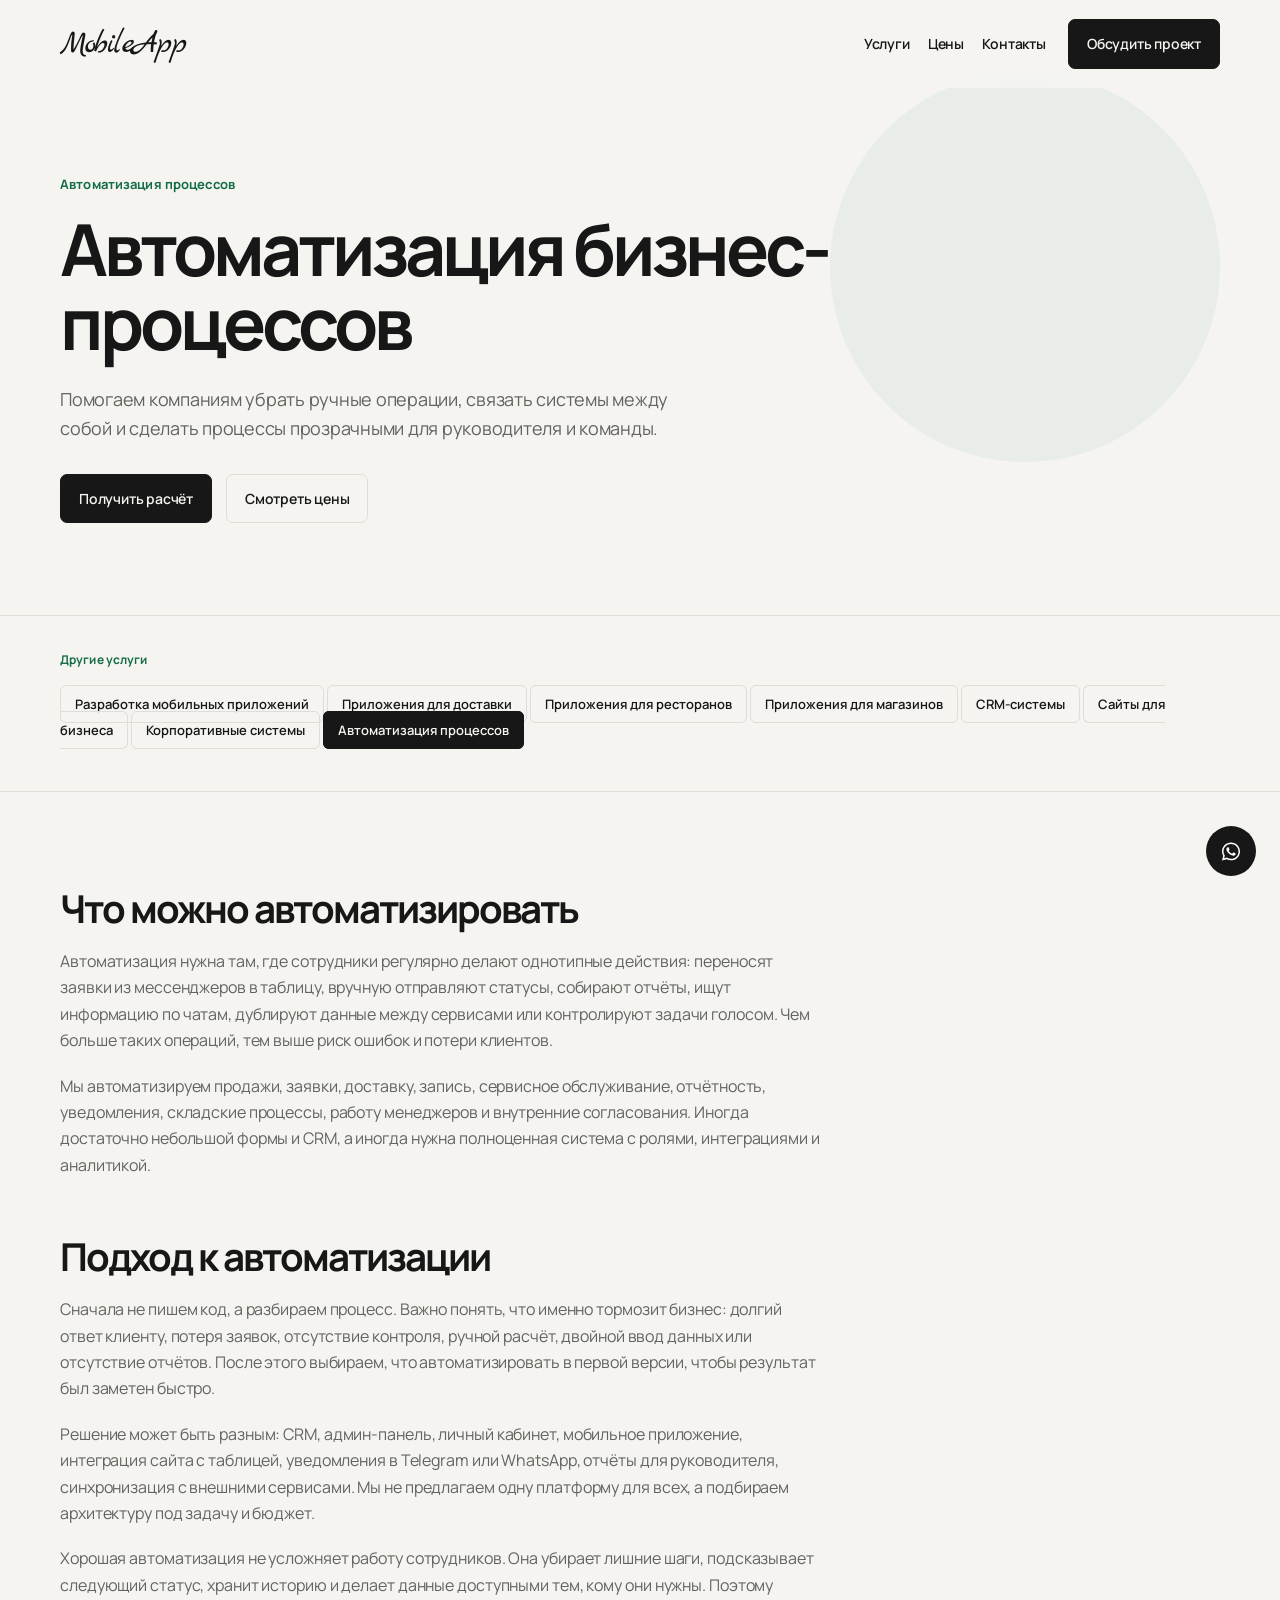
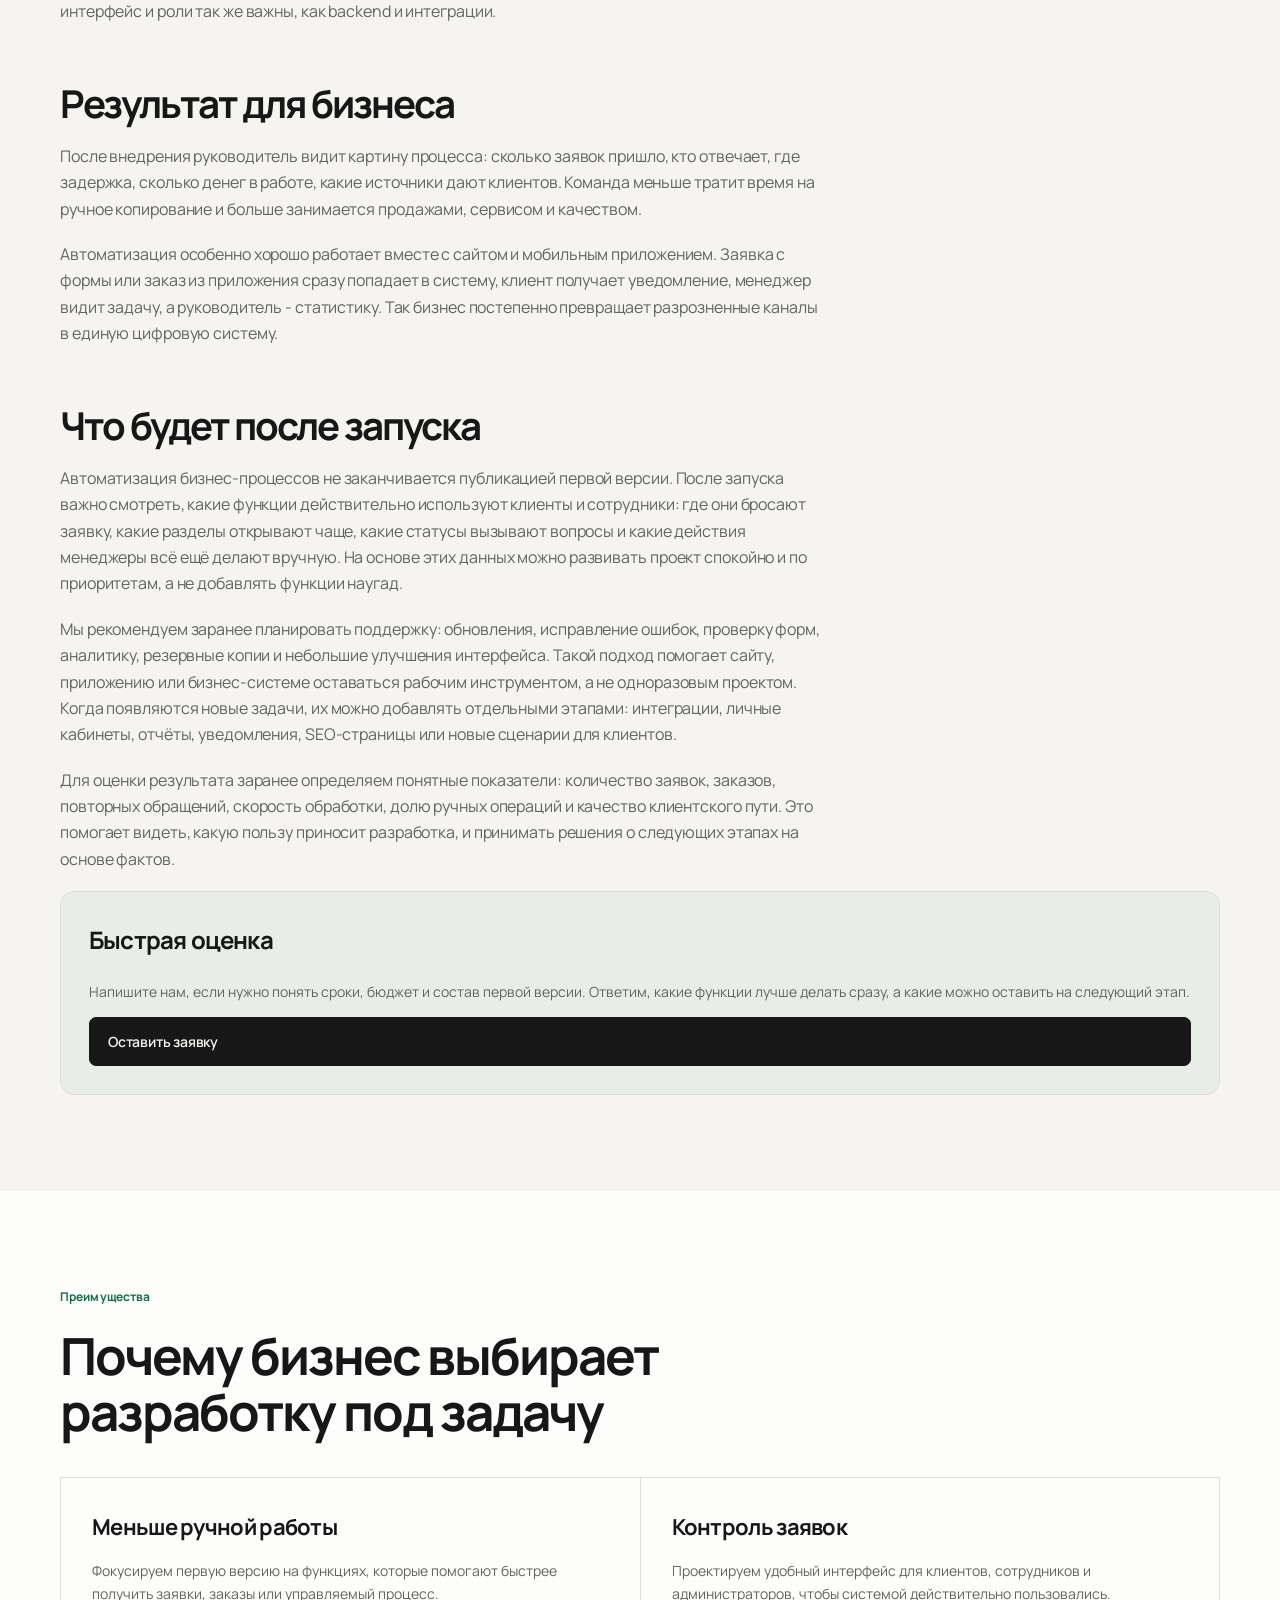
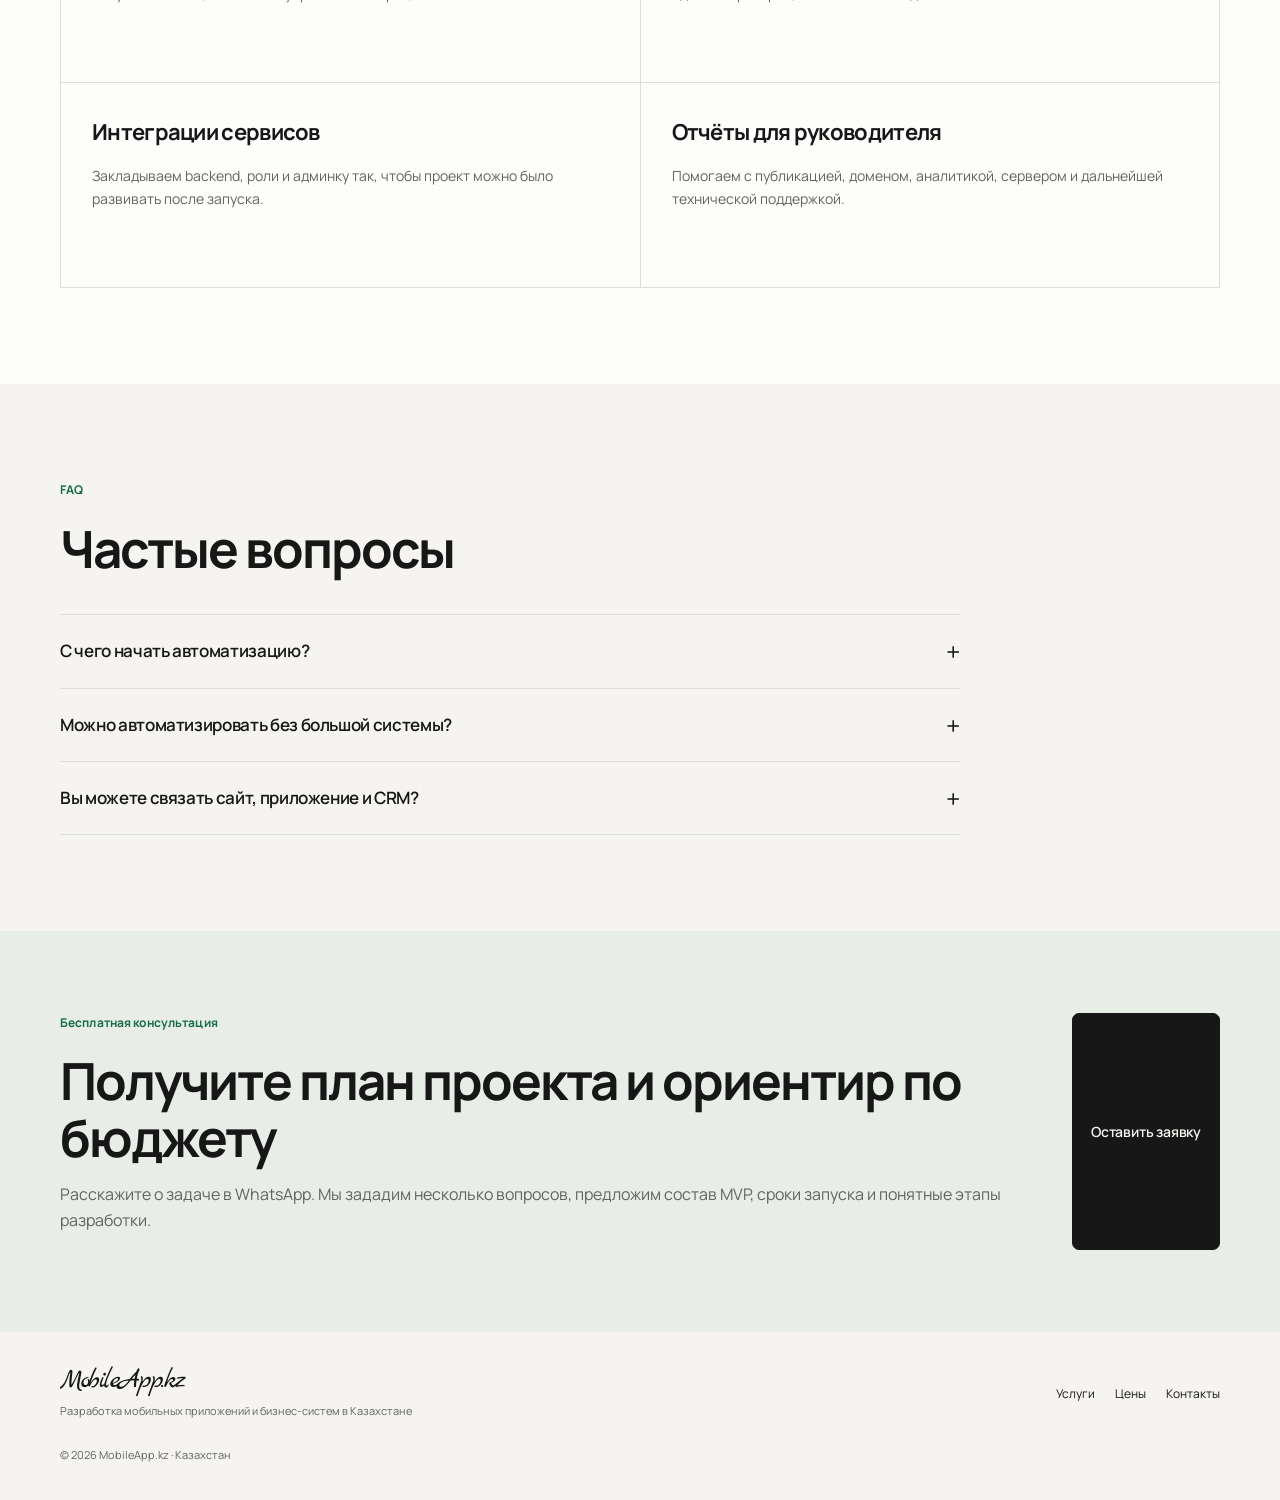
==== commit d8d18ede: "Publish refreshed MobileApp portfolio site" ====
--- a/services/business-automation.html
+++ b/services/business-automation.html
@@ -22,10 +22,7 @@
   <meta property="og:description" content="Автоматизация бизнеса: заявки, CRM, уведомления, отчёты, интеграции, внутренние системы и сокращение ручной работы.">
   <meta property="og:locale" content="ru_KZ">
   <meta name="twitter:card" content="summary_large_image">
-  <link rel="preconnect" href="https://fonts.googleapis.com">
-  <link rel="preconnect" href="https://fonts.gstatic.com" crossorigin>
-  <link href="https://fonts.googleapis.com/css2?family=Manrope:wght@400;500;600;700;800&display=swap" rel="stylesheet">
-  <link rel="stylesheet" href="../styles.css?v=bureau">
+  <link rel="stylesheet" href="../service-theme.css?v=6">
   <link rel="icon" href="../favicon.ico" sizes="any">
   <link rel="icon" type="image/png" sizes="32x32" href="../assets/favicon-32.png">
   <link rel="apple-touch-icon" href="../assets/favicon-512.png">
@@ -128,7 +125,7 @@
     <section class="service-hero service-hero--app">
       <div class="container service-hero__grid">
         <div>
-          <p class="badge">MobileApp.kz · Казахстан</p>
+          <p class="badge">Автоматизация процессов</p>
           <h1>Автоматизация бизнес-процессов</h1>
           <p>Помогаем компаниям убрать ручные операции, связать системы между собой и сделать процессы прозрачными для руководителя и команды.</p>
           <div class="hero__actions">
--- a/service-theme.css
+++ b/service-theme.css
@@ -0,0 +1,152 @@
+@font-face{font-family:"Marck Script";src:url("assets/fonts/marck-script.ttf") format("truetype");font-style:normal;font-weight:400;font-display:swap}
+@font-face{font-family:"Manrope";src:url("assets/fonts/manrope-400.ttf") format("truetype");font-style:normal;font-weight:400;font-display:swap}
+@font-face{font-family:"Manrope";src:url("assets/fonts/manrope-500.ttf") format("truetype");font-style:normal;font-weight:500;font-display:swap}
+@font-face{font-family:"Manrope";src:url("assets/fonts/manrope-600.ttf") format("truetype");font-style:normal;font-weight:600;font-display:swap}
+@font-face{font-family:"Manrope";src:url("assets/fonts/manrope-700.ttf") format("truetype");font-style:normal;font-weight:700;font-display:swap}
+
+:root{
+  --bg:#f5f4f1;
+  --bg-alt:#fdfdfc;
+  --bg-card:#fdfdfc;
+  --text:#161716;
+  --text-muted:#62645f;
+  --accent:#146d45;
+  --border:#ddded8;
+  --radius:7px;
+  --radius-lg:14px;
+  --font:"Manrope",system-ui,sans-serif;
+  --header-h:88px;
+  --container:min(1160px,calc(100% - 80px));
+}
+
+*,*::before,*::after{box-sizing:border-box}
+html{scroll-behavior:smooth;scroll-padding-top:110px}
+body.service-page{color:var(--text);background:var(--bg);font-family:var(--font);line-height:1.65;text-rendering:optimizeLegibility}
+body{margin:0;overflow-x:hidden;font-size:16px;-webkit-font-smoothing:antialiased}
+a{color:inherit;text-decoration:none}
+img,svg{display:block;max-width:100%}
+button{font:inherit;cursor:pointer}
+h1,h2,h3,p{margin-top:0}
+ul{margin:0;padding:0;list-style:none}
+a:focus-visible,button:focus-visible,summary:focus-visible{outline:3px solid var(--accent);outline-offset:5px}
+.container{width:var(--container);margin-inline:auto}
+.header{position:sticky;height:var(--header-h);background:rgba(245,244,241,.94);border-bottom:0;backdrop-filter:blur(16px)}
+.header{top:0;z-index:100}
+.header__inner{height:100%;display:flex;align-items:center;gap:18px}
+.logo{margin-right:auto;font-family:"Marck Script",cursive;font-size:32px;font-weight:400;letter-spacing:-1.4px;line-height:1;color:var(--text)}
+.logo__icon,.logo__dot{display:none}
+.nav{display:flex;margin-left:0;gap:18px}
+.nav a{color:var(--text);font-size:14px;font-weight:600;letter-spacing:-.15px}
+.nav a:hover{color:var(--accent)}
+.header__cta{margin-left:4px}
+.btn{display:inline-flex;align-items:center;justify-content:center;min-height:48px;padding:12px 18px;border:1px solid transparent;border-radius:7px;font-size:14px;font-weight:600;letter-spacing:-.2px;box-shadow:none;transition:transform .2s,background .2s,color .2s}
+.btn:hover{transform:translateY(-2px)}
+.btn--primary{background:var(--text);color:var(--bg);border-color:var(--text)}
+.btn--primary:hover{background:var(--accent);border-color:var(--accent);color:#fff}
+.btn--ghost{background:transparent;color:var(--text);border:1px solid var(--border)}
+.btn--ghost:hover{background:var(--bg-alt);border-color:var(--text);color:var(--text)}
+.btn--full{width:100%}
+.burger{display:none;border:0;background:transparent}
+
+.service-hero,.service-hero--app,.service-hero--crm{min-height:520px;padding:86px 0 92px;display:flex;align-items:center;overflow:hidden;background:var(--bg);border:0;color:var(--text)}
+.service-hero:after{content:"";position:absolute;width:390px;height:390px;right:max(40px,calc((100vw - 1160px)/2));top:72px;border-radius:50%;background:#e8eee7;z-index:0}
+.service-hero__grid{position:relative;z-index:1;grid-template-columns:minmax(0,800px)!important}
+.service-hero h1,.service-hero--app h1,.service-hero--crm h1{max-width:900px;margin:18px 0 25px;color:var(--text);font-size:clamp(48px,5.6vw,78px);font-weight:700;line-height:1.02;letter-spacing:-4px}
+.service-hero p,.service-hero--app p,.service-hero--crm p{max-width:650px;color:var(--text-muted);font-size:18px;letter-spacing:-.25px}
+.service-hero .badge,.service-hero--app .badge,.service-hero--crm .badge{color:var(--accent);font-size:13px;font-weight:700;letter-spacing:.01em}
+.hero__actions{display:flex;flex-wrap:wrap;margin-top:30px;gap:14px}
+.service-hero .btn--ghost{color:var(--text);border-color:var(--border)}
+
+.section{padding:96px 0;background:var(--bg)}
+.section--alt{background:var(--bg-alt)}
+.service-nav-section{padding:34px 0 48px;background:var(--bg);border-top:1px solid var(--border);border-bottom:1px solid var(--border)}
+.section__eyebrow{margin:0 0 20px;color:var(--accent);font-size:12px;font-weight:700;letter-spacing:.01em;text-transform:none}
+.service-nav{gap:10px}
+.service-nav__link{padding:9px 14px;border:1px solid var(--border);border-radius:6px;background:transparent;color:var(--text);font-size:13px;font-weight:600}
+.service-nav__link:hover,.service-nav__link--active{background:var(--text);border-color:var(--text);color:var(--bg)}
+
+.service-content{padding:96px 0}
+.service-content__grid{grid-template-columns:minmax(0,1fr) 300px;gap:84px}
+.service-article{max-width:760px}
+.service-article h2,.section__head h2,.service-cta h2{color:var(--text);font-weight:700;line-height:1.1;letter-spacing:-2px}
+.service-article h2{margin-bottom:18px;font-size:clamp(30px,3vw,43px)}
+.service-article h2:not(:first-child){margin-top:58px}
+.service-article p{margin-bottom:19px;color:var(--text-muted);font-size:16px;letter-spacing:-.1px}
+.service-sidebar{position:sticky;top:110px;padding:28px;border:1px solid var(--border);border-radius:14px;background:#e8eee7;box-shadow:none}
+.service-sidebar h2{color:var(--text);font-size:24px;font-weight:700;letter-spacing:-.8px}
+.service-sidebar p{color:var(--text-muted);font-size:14px}
+.service-sidebar .btn{width:100%;justify-content:space-between}
+
+.section__head{margin-bottom:38px}
+.section__head h2{max-width:760px;margin:0;font-size:clamp(34px,4vw,52px)}
+.cards.cards--4{display:grid;grid-template-columns:repeat(2,minmax(0,1fr));gap:0;border-top:1px solid var(--border);border-left:1px solid var(--border)}
+.card{min-height:205px;padding:31px;border:0;border-right:1px solid var(--border);border-bottom:1px solid var(--border);border-radius:0;background:transparent;box-shadow:none}
+.card:hover{transform:none;border-color:var(--border)}
+.card h3{margin-bottom:13px;color:var(--text);font-size:22px;font-weight:700;letter-spacing:-.7px}
+.card p{color:var(--text-muted);font-size:14px}
+
+.faq-list{display:block;max-width:900px;gap:0}
+.faq-item{padding:0;border:0;border-bottom:1px solid var(--border);border-radius:0;background:transparent;box-shadow:none}
+.faq-item:first-child{border-top:1px solid var(--border)}
+.faq-item summary{position:relative;padding:22px 42px 22px 0;color:var(--text);font-size:17px;font-weight:600;letter-spacing:-.35px;list-style:none}
+.faq-item summary::-webkit-details-marker{display:none}
+.faq-item summary:after{content:"+";position:absolute;right:0;top:16px;font-size:25px;font-weight:400}
+.faq-item[open] summary:after{content:"−"}
+.faq-item p{margin:0;padding:0 42px 22px 0;color:var(--text-muted);font-size:15px}
+
+.service-cta{padding:82px 0;background:#e8eee7;border-block:0}
+.service-cta__inner{display:grid;grid-template-columns:minmax(0,1fr) auto;gap:70px}
+.service-cta h2{margin-bottom:16px;font-size:clamp(34px,4vw,52px)}
+.service-cta p,.service-cta .section__eyebrow{color:var(--text-muted)}
+.service-cta .section__eyebrow{color:var(--accent)}
+.footer{padding:0;background:var(--bg)}
+.footer__inner{display:flex;align-items:center;flex-wrap:wrap;gap:26px;padding:35px 0;border-top:0}
+.footer__brand{margin-right:auto}
+.footer__brand .logo{font-size:27px}
+.footer__brand p,.footer__copy{color:var(--text-muted);font-size:11px}
+.footer__brand p{margin:8px 0 0}
+.footer__nav{display:flex;flex-wrap:wrap;gap:20px}
+.footer__nav a{color:var(--text);font-size:12px}
+.footer__copy{width:100%;margin:0}
+.whatsapp-float{position:fixed;right:24px;bottom:24px;z-index:20;display:grid;place-items:center;width:50px;height:50px;padding:13px;border-radius:50%;background:var(--text);color:#fff;box-shadow:none}
+.whatsapp-float svg{width:25px;height:25px;fill:currentColor}
+
+@media(max-width:900px){
+  :root{--container:min(100% - 40px,760px)}
+  .header__cta{display:none}
+  .service-hero:after{width:300px;height:300px;right:-80px;top:120px}
+  .service-content__grid{grid-template-columns:1fr;gap:44px}
+  .service-sidebar{position:static}
+  .service-cta__inner{grid-template-columns:1fr;gap:28px}
+}
+
+@media(max-width:720px){
+  :root{--header-h:72px}
+  html{scroll-padding-top:88px}
+  .logo{font-size:30px}
+  .burger{display:grid;width:42px;height:42px;margin-left:auto;padding:10px;border:1px solid var(--border);border-radius:50%;background:transparent;place-content:center;gap:5px}
+  .burger span{display:block;width:20px;height:2px;margin:0;background:var(--text)}
+  .nav{display:none;position:absolute;z-index:5;top:var(--header-h);left:0;right:0;min-height:calc(100dvh - var(--header-h));padding:20px;background:var(--bg);border-bottom:1px solid var(--border);align-items:stretch}
+  .nav.nav--open{display:flex;flex-direction:column;gap:0}
+  .nav a{display:block;padding:14px 0;border-bottom:1px solid var(--border);font-size:16px}
+  .service-hero,.service-hero--app,.service-hero--crm{min-height:0;padding:58px 0 65px}
+  .service-hero:after{width:210px;height:210px;right:0;top:165px}
+  .service-hero h1,.service-hero--app h1,.service-hero--crm h1{font-size:clamp(41px,12vw,58px);letter-spacing:-2.8px}
+  .service-hero p,.service-hero--app p,.service-hero--crm p{font-size:16px}
+  .hero__actions{align-items:stretch}
+  .hero__actions .btn{width:100%;justify-content:center}
+  .service-nav-section{padding:28px 0 36px}
+  .service-nav{display:grid;grid-template-columns:1fr 1fr;gap:8px}
+  .service-nav__link{display:flex;align-items:center;padding:11px;font-size:11px;line-height:1.35}
+  .section,.service-content{padding:66px 0}
+  .service-content__grid{gap:34px}
+  .service-article h2:not(:first-child){margin-top:45px}
+  .section__head h2,.service-cta h2{font-size:35px;letter-spacing:-1.6px}
+  .cards.cards--4{grid-template-columns:1fr}
+  .card{min-height:0;padding:25px}
+  .service-cta{padding:62px 0}
+  .footer__inner{display:flex;flex-wrap:wrap;gap:20px}
+  .footer__nav{width:100%;margin:0;flex-wrap:wrap}
+}
+
+@media(prefers-reduced-motion:reduce){html{scroll-behavior:auto}.btn{transition:none}}
